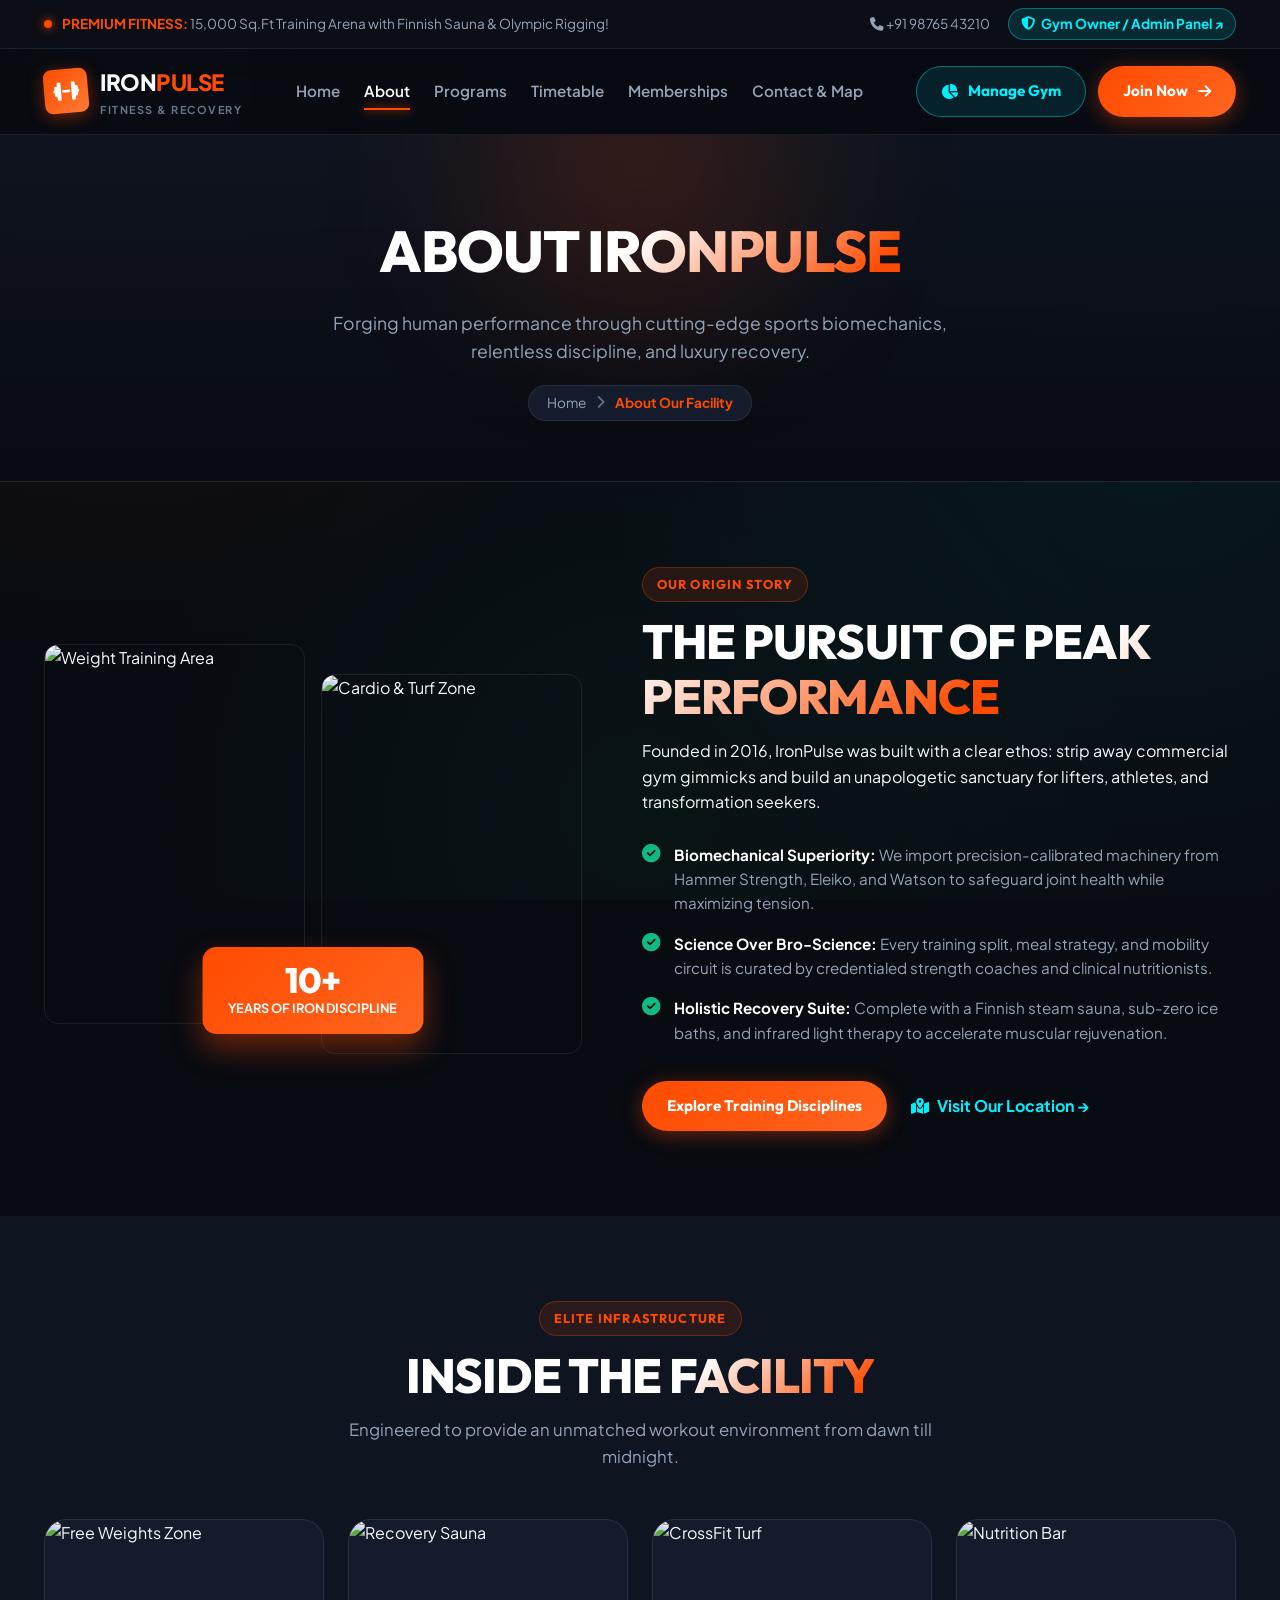
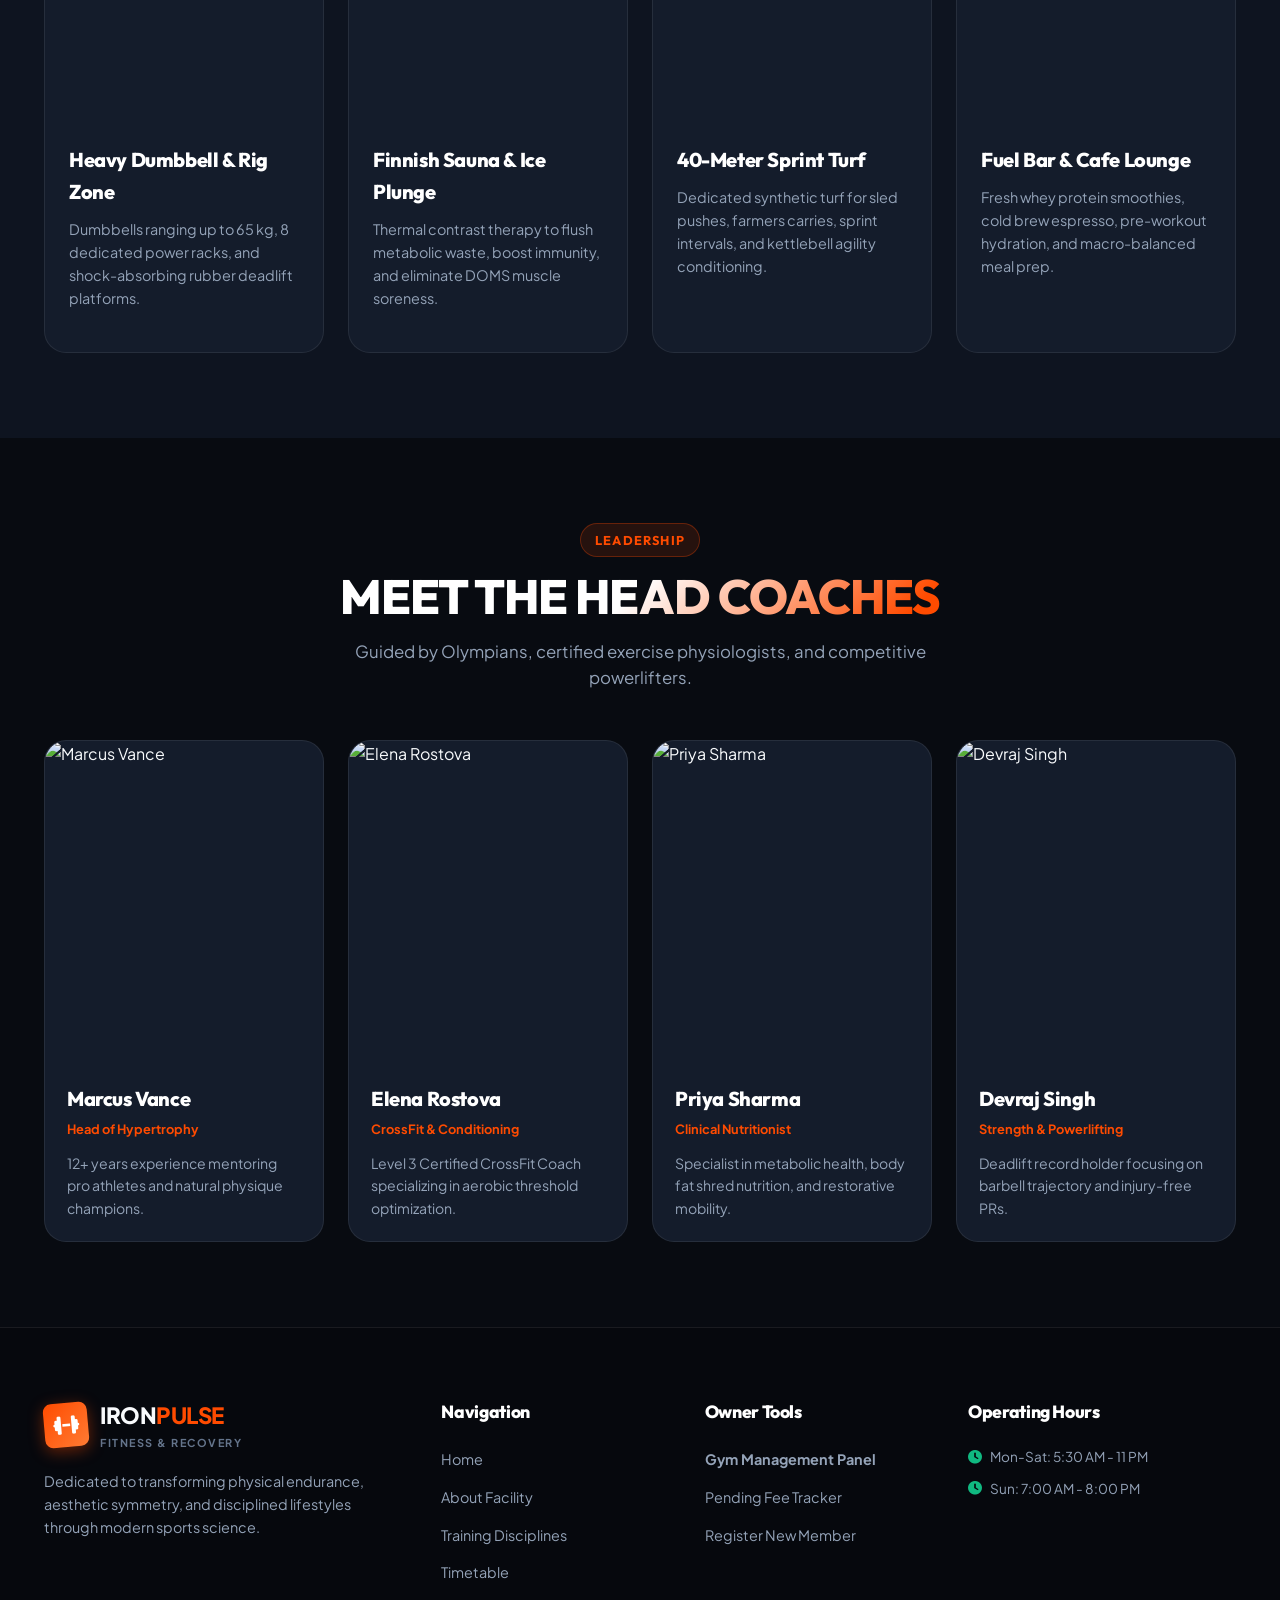
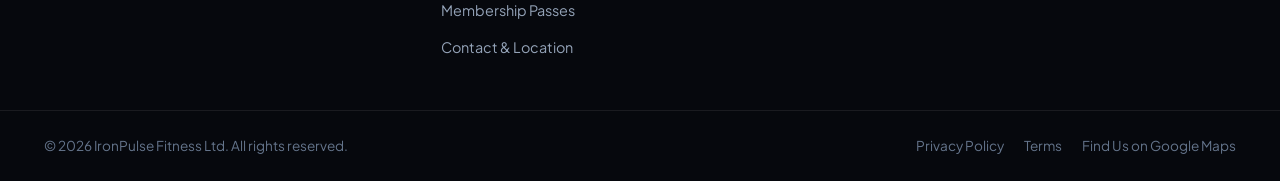
==== about.html @ c3f43a6c "Add multi-page structure (about, programs, schedule, pricing, contact with Google Map) and mobile-fr" ====
<!DOCTYPE html>
<html lang="en">
<head>
  <meta charset="UTF-8">
  <meta name="viewport" content="width=device-width, initial-scale=1.0">
  <title>About Us | IRONPULSE FITNESS</title>
  <meta name="description" content="Discover the story, mission, and world-class equipment behind IronPulse Fitness. 15,000 sq.ft of pure athletic training.">
  
  <!-- Fonts -->
  <link rel="preconnect" href="https://fonts.googleapis.com">
  <link rel="preconnect" href="https://fonts.gstatic.com" crossorigin>
  <link href="https://fonts.googleapis.com/css2?family=Outfit:wght@400;500;600;700;800;900&family=Plus+Jakarta+Sans:wght@300;400;500;600;700&display=swap" rel="stylesheet">
  
  <!-- FontAwesome Icons -->
  <link rel="stylesheet" href="https://cdnjs.cloudflare.com/ajax/libs/font-awesome/6.5.1/css/all.min.css">
  
  <!-- Custom Styles -->
  <link rel="stylesheet" href="css/style.css">
</head>
<body>

  <!-- Top Announcement Bar -->
  <div class="top-bar">
    <div class="container top-bar-content">
      <div class="top-announcement">
        <span class="pulse-dot"></span>
        <span><strong>PREMIUM FITNESS:</strong> 15,000 Sq.Ft Training Arena with Finnish Sauna & Olympic Rigging!</span>
      </div>
      <div class="top-actions">
        <a href="tel:+919876543210" class="top-link"><i class="fa-solid fa-phone"></i> +91 98765 43210</a>
        <a href="admin.html" class="portal-badge">
          <i class="fa-solid fa-shield-halved"></i> Gym Owner / Admin Panel ↗
        </a>
      </div>
    </div>
  </div>

  <!-- Navigation Bar -->
  <header class="navbar" id="navbar">
    <div class="container nav-container">
      <a href="index.html" class="brand-logo">
        <div class="logo-icon"><i class="fa-solid fa-dumbbell"></i></div>
        <div class="logo-text">
          <span class="brand-name">IRON<span>PULSE</span></span>
          <span class="brand-sub">FITNESS & RECOVERY</span>
        </div>
      </a>

      <nav class="nav-links" id="navLinks">
        <a href="index.html" class="nav-item">Home</a>
        <a href="about.html" class="nav-item active">About</a>
        <a href="programs.html" class="nav-item">Programs</a>
        <a href="schedule.html" class="nav-item">Timetable</a>
        <a href="pricing.html" class="nav-item">Memberships</a>
        <a href="contact.html" class="nav-item">Contact & Map</a>
      </nav>

      <div class="nav-actions">
        <a href="admin.html" class="btn btn-secondary-neon">
          <i class="fa-solid fa-chart-pie"></i> Manage Gym
        </a>
        <a href="pricing.html" class="btn btn-primary-glow">
          Join Now <i class="fa-solid fa-arrow-right"></i>
        </a>
        <button class="mobile-toggle" id="menuToggle" aria-label="Toggle navigation">
          <i class="fa-solid fa-bars"></i>
        </button>
      </div>
    </div>
  </header>

  <!-- Page Banner -->
  <section class="page-hero-banner">
    <div class="container">
      <h1 class="page-hero-title">ABOUT <span class="gradient-text">IRONPULSE</span></h1>
      <p class="page-hero-lead">Forging human performance through cutting-edge sports biomechanics, relentless discipline, and luxury recovery.</p>
      <div class="breadcrumb-nav">
        <a href="index.html">Home</a>
        <i class="fa-solid fa-chevron-right"></i>
        <span>About Our Facility</span>
      </div>
    </div>
  </section>

  <!-- Story & Vision -->
  <section class="section about-section">
    <div class="container about-container">
      <div class="about-gallery">
        <div class="about-img-box img-tall">
          <img src="https://images.unsplash.com/photo-1581009146145-b5ef050c2e1e?q=80&w=800&auto=format&fit=crop" alt="Weight Training Area">
        </div>
        <div class="about-img-box img-wide">
          <img src="https://images.unsplash.com/photo-1540497077202-7c8a3999166f?q=80&w=800&auto=format&fit=crop" alt="Cardio & Turf Zone">
        </div>
        <div class="experience-badge">
          <h3>10+</h3>
          <p>Years of Iron Discipline</p>
        </div>
      </div>

      <div class="about-content">
        <span class="section-tag">OUR ORIGIN STORY</span>
        <h2 class="section-title">THE PURSUIT OF <span class="gradient-text">PEAK PERFORMANCE</span></h2>
        <p class="section-lead">
          Founded in 2016, IronPulse was built with a clear ethos: strip away commercial gym gimmicks and build an unapologetic sanctuary for lifters, athletes, and transformation seekers.
        </p>

        <div class="about-checklist">
          <div class="check-item">
            <i class="fa-solid fa-circle-check"></i>
            <div>
              <strong>Biomechanical Superiority:</strong> We import precision-calibrated machinery from Hammer Strength, Eleiko, and Watson to safeguard joint health while maximizing tension.
            </div>
          </div>
          <div class="check-item">
            <i class="fa-solid fa-circle-check"></i>
            <div>
              <strong>Science Over Bro-Science:</strong> Every training split, meal strategy, and mobility circuit is curated by credentialed strength coaches and clinical nutritionists.
            </div>
          </div>
          <div class="check-item">
            <i class="fa-solid fa-circle-check"></i>
            <div>
              <strong>Holistic Recovery Suite:</strong> Complete with a Finnish steam sauna, sub-zero ice baths, and infrared light therapy to accelerate muscular rejuvenation.
            </div>
          </div>
        </div>

        <div class="about-action-row">
          <a href="programs.html" class="btn btn-primary-glow">Explore Training Disciplines</a>
          <a href="contact.html" class="link-admin-jump">
            <i class="fa-solid fa-map-location-dot"></i> Visit Our Location →
          </a>
        </div>
      </div>
    </div>
  </section>

  <!-- Facilities Grid -->
  <section class="section" style="background: var(--bg-surface);">
    <div class="container">
      <div class="section-header text-center">
        <span class="section-tag">ELITE INFRASTRUCTURE</span>
        <h2 class="section-title">INSIDE THE <span class="gradient-text">FACILITY</span></h2>
        <p class="section-sub">Engineered to provide an unmatched workout environment from dawn till midnight.</p>
      </div>

      <div class="programs-grid">
        <div class="program-card">
          <div class="program-img-wrap">
            <img src="https://images.unsplash.com/photo-1534438327276-14e5300c3a48?q=80&w=700&auto=format&fit=crop" alt="Free Weights Zone">
          </div>
          <div class="program-body">
            <h3>Heavy Dumbbell & Rig Zone</h3>
            <p>Dumbbells ranging up to 65 kg, 8 dedicated power racks, and shock-absorbing rubber deadlift platforms.</p>
          </div>
        </div>

        <div class="program-card">
          <div class="program-img-wrap">
            <img src="https://images.unsplash.com/photo-1518611012118-696072aa579a?q=80&w=700&auto=format&fit=crop" alt="Recovery Sauna">
          </div>
          <div class="program-body">
            <h3>Finnish Sauna & Ice Plunge</h3>
            <p>Thermal contrast therapy to flush metabolic waste, boost immunity, and eliminate DOMS muscle soreness.</p>
          </div>
        </div>

        <div class="program-card">
          <div class="program-img-wrap">
            <img src="https://images.unsplash.com/photo-1517838277536-f5f99be501cd?q=80&w=700&auto=format&fit=crop" alt="CrossFit Turf">
          </div>
          <div class="program-body">
            <h3>40-Meter Sprint Turf</h3>
            <p>Dedicated synthetic turf for sled pushes, farmers carries, sprint intervals, and kettlebell agility conditioning.</p>
          </div>
        </div>

        <div class="program-card">
          <div class="program-img-wrap">
            <img src="https://images.unsplash.com/photo-1549576490-b0b4831ef60a?q=80&w=700&auto=format&fit=crop" alt="Nutrition Bar">
          </div>
          <div class="program-body">
            <h3>Fuel Bar & Cafe Lounge</h3>
            <p>Fresh whey protein smoothies, cold brew espresso, pre-workout hydration, and macro-balanced meal prep.</p>
          </div>
        </div>
      </div>
    </div>
  </section>

  <!-- Coaches Showcase -->
  <section class="section trainers-section">
    <div class="container">
      <div class="section-header text-center">
        <span class="section-tag">LEADERSHIP</span>
        <h2 class="section-title">MEET THE <span class="gradient-text">HEAD COACHES</span></h2>
        <p class="section-sub">Guided by Olympians, certified exercise physiologists, and competitive powerlifters.</p>
      </div>

      <div class="trainers-grid">
        <div class="trainer-card">
          <div class="trainer-photo">
            <img src="https://images.unsplash.com/photo-1567013127542-490d757e51fc?q=80&w=700&auto=format&fit=crop" alt="Marcus Vance">
          </div>
          <div class="trainer-info">
            <h3 class="trainer-name">Marcus Vance</h3>
            <span class="trainer-spec">Head of Hypertrophy</span>
            <p class="trainer-desc">12+ years experience mentoring pro athletes and natural physique champions.</p>
          </div>
        </div>

        <div class="trainer-card">
          <div class="trainer-photo">
            <img src="https://images.unsplash.com/photo-1571019613454-1cb2f99b2d8b?q=80&w=700&auto=format&fit=crop" alt="Elena Rostova">
          </div>
          <div class="trainer-info">
            <h3 class="trainer-name">Elena Rostova</h3>
            <span class="trainer-spec">CrossFit & Conditioning</span>
            <p class="trainer-desc">Level 3 Certified CrossFit Coach specializing in aerobic threshold optimization.</p>
          </div>
        </div>

        <div class="trainer-card">
          <div class="trainer-photo">
            <img src="https://images.unsplash.com/photo-1534528741775-53994a69daeb?q=80&w=700&auto=format&fit=crop" alt="Priya Sharma">
          </div>
          <div class="trainer-info">
            <h3 class="trainer-name">Priya Sharma</h3>
            <span class="trainer-spec">Clinical Nutritionist</span>
            <p class="trainer-desc">Specialist in metabolic health, body fat shred nutrition, and restorative mobility.</p>
          </div>
        </div>

        <div class="trainer-card">
          <div class="trainer-photo">
            <img src="https://images.unsplash.com/photo-1541534741688-6078c6bfb5c5?q=80&w=700&auto=format&fit=crop" alt="Devraj Singh">
          </div>
          <div class="trainer-info">
            <h3 class="trainer-name">Devraj Singh</h3>
            <span class="trainer-spec">Strength & Powerlifting</span>
            <p class="trainer-desc">Deadlift record holder focusing on barbell trajectory and injury-free PRs.</p>
          </div>
        </div>
      </div>
    </div>
  </section>

  <!-- Footer -->
  <footer class="footer">
    <div class="container footer-content">
      <div class="footer-brand">
        <a href="index.html" class="brand-logo">
          <div class="logo-icon"><i class="fa-solid fa-dumbbell"></i></div>
          <div class="logo-text">
            <span class="brand-name">IRON<span>PULSE</span></span>
            <span class="brand-sub">FITNESS & RECOVERY</span>
          </div>
        </a>
        <p class="footer-bio">
          Dedicated to transforming physical endurance, aesthetic symmetry, and disciplined lifestyles through modern sports science.
        </p>
      </div>

      <div class="footer-links-col">
        <h4>Navigation</h4>
        <ul>
          <li><a href="index.html">Home</a></li>
          <li><a href="about.html">About Facility</a></li>
          <li><a href="programs.html">Training Disciplines</a></li>
          <li><a href="schedule.html">Timetable</a></li>
          <li><a href="pricing.html">Membership Passes</a></li>
          <li><a href="contact.html">Contact & Location</a></li>
        </ul>
      </div>

      <div class="footer-links-col">
        <h4>Owner Tools</h4>
        <ul>
          <li><a href="admin.html"><strong>Gym Management Panel</strong></a></li>
          <li><a href="admin.html?tab=unpaid">Pending Fee Tracker</a></li>
          <li><a href="admin.html?action=new">Register New Member</a></li>
        </ul>
      </div>

      <div class="footer-links-col">
        <h4>Operating Hours</h4>
        <p class="facility-pill"><i class="fa-solid fa-clock"></i> Mon-Sat: 5:30 AM - 11 PM</p>
        <p class="facility-pill"><i class="fa-solid fa-clock"></i> Sun: 7:00 AM - 8:00 PM</p>
      </div>
    </div>

    <div class="footer-bottom">
      <div class="container footer-bottom-inner">
        <p>&copy; 2026 IronPulse Fitness Ltd. All rights reserved.</p>
        <div class="legal-links">
          <a href="#">Privacy Policy</a>
          <a href="#">Terms</a>
          <a href="contact.html">Find Us on Google Maps</a>
        </div>
      </div>
    </div>
  </footer>

  <!-- Mobile Floating Bottom Bar -->
  <div class="mobile-bottom-bar">
    <div class="mobile-bottom-inner">
      <a href="tel:+919876543210" class="btn btn-secondary-neon mobile-bottom-btn">
        <i class="fa-solid fa-phone"></i> Call
      </a>
      <a href="contact.html" class="btn btn-outline-neon mobile-bottom-btn">
        <i class="fa-solid fa-map-location-dot"></i> Map
      </a>
      <a href="pricing.html" class="btn btn-primary-glow mobile-bottom-btn">
        <i class="fa-solid fa-bolt"></i> Join Now
      </a>
    </div>
  </div>

  <script src="js/app.js"></script>
</body>
</html>
---- css/style.css ----
/* ==========================================================================
   IRONPULSE FITNESS & WELLNESS CLUB - COMPLETE DESIGN SYSTEM (style.css)
   Ultra-Premium Multi-Page Dark Fitness Experience & Mobile-First Optimization
   ========================================================================== */

@import url('https://fonts.googleapis.com/css2?family=Outfit:wght@400;500;600;700;800;900&family=Plus+Jakarta+Sans:wght@300;400;500;600;700;800&display=swap');

:root {
  --bg-dark: #080B11;
  --bg-surface: #0E1420;
  --bg-card: #141C2B;
  --bg-card-hover: #1A2438;
  --bg-glass: rgba(14, 20, 32, 0.88);
  
  --primary: #FF4B00;
  --primary-hover: #FF6520;
  --primary-glow: rgba(255, 75, 0, 0.4);
  
  --secondary: #00F0FF;
  --secondary-glow: rgba(0, 240, 255, 0.3);
  
  --lime: #10B981;
  --lime-glow: rgba(16, 185, 129, 0.3);
  
  --warning: #F59E0B;
  --danger: #EF4444;
  
  --text-main: #F8FAFC;
  --text-muted: #94A3B8;
  --text-dim: #64748B;
  
  --border: rgba(255, 255, 255, 0.08);
  --border-light: rgba(255, 255, 255, 0.16);
  --border-primary: rgba(255, 75, 0, 0.45);
  
  --radius-sm: 8px;
  --radius-md: 14px;
  --radius-lg: 22px;
  --radius-full: 9999px;
  
  --shadow-card: 0 12px 36px -8px rgba(0, 0, 0, 0.6);
  --shadow-glow: 0 0 35px -5px var(--primary-glow);
  
  --transition: all 0.3s cubic-bezier(0.16, 1, 0.3, 1);
}

* {
  margin: 0;
  padding: 0;
  box-sizing: border-box;
}

html {
  scroll-behavior: smooth;
  font-size: 16px;
}

body {
  font-family: 'Plus Jakarta Sans', sans-serif;
  background-color: var(--bg-dark);
  color: var(--text-main);
  line-height: 1.6;
  overflow-x: hidden;
  background-image: 
    radial-gradient(circle at 10% 10%, rgba(255, 75, 0, 0.09) 0%, transparent 40%),
    radial-gradient(circle at 90% 45%, rgba(0, 240, 255, 0.06) 0%, transparent 45%),
    radial-gradient(circle at 50% 90%, rgba(16, 185, 129, 0.05) 0%, transparent 50%);
  background-attachment: fixed;
}

h1, h2, h3, h4, h5, h6 {
  font-family: 'Outfit', sans-serif;
  font-weight: 800;
  letter-spacing: -0.02em;
  color: #FFFFFF;
}

a {
  text-decoration: none;
  color: inherit;
  transition: var(--transition);
}

img {
  max-width: 100%;
  display: block;
}

.container {
  width: 100%;
  max-width: 1240px;
  margin: 0 auto;
  padding: 0 24px;
}

/* Utilities */
.gradient-text {
  background: linear-gradient(135deg, #FFFFFF 20%, var(--primary) 90%);
  -webkit-background-clip: text;
  -webkit-text-fill-color: transparent;
}

.section-tag {
  display: inline-block;
  padding: 6px 14px;
  border-radius: var(--radius-full);
  background: rgba(255, 75, 0, 0.12);
  color: var(--primary);
  font-family: 'Outfit', sans-serif;
  font-weight: 700;
  font-size: 0.8rem;
  letter-spacing: 1.2px;
  text-transform: uppercase;
  border: 1px solid rgba(255, 75, 0, 0.3);
  margin-bottom: 12px;
}

.section-title {
  font-size: clamp(2rem, 3.8vw, 3rem);
  text-transform: uppercase;
  margin-bottom: 14px;
  line-height: 1.15;
}

.section-sub {
  font-size: 1.05rem;
  color: var(--text-muted);
  max-width: 620px;
  margin: 0 auto 48px;
}

.text-center {
  text-align: center;
}

/* Buttons */
.btn {
  display: inline-flex;
  align-items: center;
  justify-content: center;
  gap: 10px;
  padding: 12px 24px;
  border-radius: var(--radius-full);
  font-family: 'Outfit', sans-serif;
  font-weight: 700;
  font-size: 0.95rem;
  cursor: pointer;
  transition: var(--transition);
  border: 1px solid transparent;
  white-space: nowrap;
}

.btn-lg {
  padding: 15px 32px;
  font-size: 1.05rem;
}

.btn-sm {
  padding: 8px 18px;
  font-size: 0.85rem;
}

.btn-block {
  width: 100%;
}

.btn-primary-glow {
  background: linear-gradient(135deg, var(--primary), #FF6520);
  color: #FFFFFF;
  box-shadow: 0 4px 20px var(--primary-glow);
}

.btn-primary-glow:hover {
  background: linear-gradient(135deg, #FF6520, #FF3300);
  transform: translateY(-2px);
  box-shadow: 0 8px 28px rgba(255, 75, 0, 0.6);
}

.btn-secondary-neon {
  background: rgba(0, 240, 255, 0.1);
  color: var(--secondary);
  border: 1px solid rgba(0, 240, 255, 0.4);
}

.btn-secondary-neon:hover {
  background: var(--secondary);
  color: #080B11;
  box-shadow: 0 0 25px var(--secondary-glow);
  transform: translateY(-2px);
}

.btn-glass {
  background: rgba(255, 255, 255, 0.06);
  color: #FFFFFF;
  border: 1px solid var(--border-light);
  backdrop-filter: blur(10px);
}

.btn-glass:hover {
  background: rgba(255, 255, 255, 0.12);
  border-color: #FFFFFF;
  transform: translateY(-2px);
}

.btn-outline-neon {
  background: transparent;
  color: var(--secondary);
  border: 1px solid var(--secondary);
}

.btn-outline-neon:hover {
  background: var(--secondary);
  color: #080B11;
}

/* ==========================================================================
   TOP BAR
   ========================================================================== */
.top-bar {
  background: #0B0E16;
  border-bottom: 1px solid var(--border);
  padding: 8px 0;
  font-size: 0.85rem;
}

.top-bar-content {
  display: flex;
  align-items: center;
  justify-content: space-between;
  flex-wrap: wrap;
  gap: 12px;
}

.top-announcement {
  display: flex;
  align-items: center;
  gap: 10px;
  color: var(--text-muted);
}

.top-announcement strong {
  color: var(--primary);
}

.pulse-dot {
  width: 8px;
  height: 8px;
  background: var(--primary);
  border-radius: 50%;
  box-shadow: 0 0 10px var(--primary);
  animation: pulse 1.8s infinite;
}

@keyframes pulse {
  0% { transform: scale(0.9); opacity: 0.8; }
  50% { transform: scale(1.4); opacity: 1; }
  100% { transform: scale(0.9); opacity: 0.8; }
}

.top-actions {
  display: flex;
  align-items: center;
  gap: 18px;
}

.top-link {
  color: var(--text-muted);
}

.top-link:hover {
  color: #FFFFFF;
}

.portal-badge {
  background: rgba(0, 240, 255, 0.12);
  color: var(--secondary);
  padding: 4px 12px;
  border-radius: var(--radius-full);
  font-weight: 700;
  border: 1px solid rgba(0, 240, 255, 0.35);
  display: inline-flex;
  align-items: center;
  gap: 6px;
}

.portal-badge:hover {
  background: var(--secondary);
  color: #080B11;
}

/* ==========================================================================
   NAVBAR (Multi-page Sticky)
   ========================================================================== */
.navbar {
  position: sticky;
  top: 0;
  left: 0;
  width: 100%;
  z-index: 1000;
  background: rgba(8, 11, 17, 0.94);
  backdrop-filter: blur(16px);
  -webkit-backdrop-filter: blur(16px);
  border-bottom: 1px solid var(--border);
  padding: 16px 0;
  transition: var(--transition);
}

.navbar.scrolled {
  padding: 12px 0;
  background: rgba(8, 11, 17, 0.98);
  box-shadow: 0 10px 30px rgba(0, 0, 0, 0.5);
}

.nav-container {
  display: flex;
  align-items: center;
  justify-content: space-between;
}

.brand-logo {
  display: flex;
  align-items: center;
  gap: 12px;
}

.logo-icon {
  width: 44px;
  height: 44px;
  background: linear-gradient(135deg, var(--primary), #FF7B33);
  border-radius: var(--radius-sm);
  display: flex;
  align-items: center;
  justify-content: center;
  font-size: 1.3rem;
  color: #FFFFFF;
  box-shadow: 0 4px 16px var(--primary-glow);
  transform: rotate(-5deg);
  transition: var(--transition);
}

.brand-logo:hover .logo-icon {
  transform: rotate(0deg) scale(1.08);
}

.logo-text {
  display: flex;
  flex-direction: column;
}

.brand-name {
  font-size: 1.4rem;
  font-weight: 900;
  letter-spacing: -0.5px;
}

.brand-name span {
  color: var(--primary);
}

.brand-sub {
  font-size: 0.68rem;
  letter-spacing: 1.5px;
  color: var(--text-dim);
  font-weight: 700;
}

.nav-links {
  display: flex;
  align-items: center;
  gap: 24px;
}

.nav-item {
  color: var(--text-muted);
  font-weight: 600;
  font-size: 0.95rem;
  position: relative;
  padding: 6px 0;
}

.nav-item:hover,
.nav-item.active {
  color: #FFFFFF;
}

.nav-item::after {
  content: '';
  position: absolute;
  bottom: 0;
  left: 0;
  width: 0;
  height: 2px;
  background: var(--primary);
  transition: var(--transition);
  box-shadow: 0 0 10px var(--primary);
}

.nav-item:hover::after,
.nav-item.active::after {
  width: 100%;
}

.nav-actions {
  display: flex;
  align-items: center;
  gap: 12px;
}

.mobile-toggle {
  display: none;
  background: rgba(255, 255, 255, 0.05);
  border: 1px solid var(--border-light);
  color: #FFFFFF;
  font-size: 1.25rem;
  padding: 8px 14px;
  border-radius: var(--radius-sm);
  cursor: pointer;
  transition: var(--transition);
}

.mobile-toggle:hover {
  background: var(--primary);
  border-color: var(--primary);
}

/* ==========================================================================
   PAGE HERO BANNER (For Subpages: About, Programs, Schedule, Pricing, Contact)
   ========================================================================== */
.page-hero-banner {
  position: relative;
  padding: 70px 0 60px;
  background: linear-gradient(180deg, rgba(14, 20, 32, 0.95) 0%, rgba(8, 11, 17, 1) 100%);
  border-bottom: 1px solid var(--border);
  overflow: hidden;
  text-align: center;
}

.page-hero-banner::before {
  content: '';
  position: absolute;
  top: -40%;
  left: 50%;
  transform: translateX(-50%);
  width: 600px;
  height: 350px;
  background: radial-gradient(circle, rgba(255, 75, 0, 0.2) 0%, transparent 70%);
  filter: blur(60px);
  pointer-events: none;
}

.page-hero-title {
  font-size: clamp(2.4rem, 4.5vw, 3.8rem);
  text-transform: uppercase;
  margin-bottom: 12px;
  position: relative;
  z-index: 2;
}

.page-hero-lead {
  font-size: 1.1rem;
  color: var(--text-muted);
  max-width: 650px;
  margin: 0 auto 20px;
  position: relative;
  z-index: 2;
}

.breadcrumb-nav {
  display: inline-flex;
  align-items: center;
  gap: 10px;
  background: var(--bg-card);
  padding: 6px 18px;
  border-radius: var(--radius-full);
  border: 1px solid var(--border);
  font-size: 0.85rem;
  color: var(--text-dim);
  position: relative;
  z-index: 2;
}

.breadcrumb-nav a {
  color: var(--text-muted);
}

.breadcrumb-nav a:hover {
  color: var(--primary);
}

.breadcrumb-nav span {
  color: var(--primary);
  font-weight: 700;
}

/* ==========================================================================
   HOME HERO SECTION
   ========================================================================== */
.hero-section {
  position: relative;
  min-height: calc(100vh - 120px);
  display: flex;
  align-items: center;
  padding: 70px 0 60px;
  overflow: hidden;
}

.hero-ambient-glow {
  position: absolute;
  top: 15%;
  right: 15%;
  width: 500px;
  height: 500px;
  background: radial-gradient(circle, rgba(255, 75, 0, 0.15) 0%, transparent 70%);
  filter: blur(80px);
  z-index: 1;
  pointer-events: none;
}

.hero-container {
  display: grid;
  grid-template-columns: 1.15fr 0.85fr;
  align-items: center;
  gap: 50px;
  position: relative;
  z-index: 2;
}

.hero-content {
  position: relative;
}

.hero-badge {
  display: inline-flex;
  align-items: center;
  gap: 8px;
  padding: 8px 18px;
  border-radius: var(--radius-full);
  background: rgba(255, 75, 0, 0.12);
  color: var(--primary);
  font-weight: 700;
  font-size: 0.85rem;
  border: 1px solid rgba(255, 75, 0, 0.35);
  margin-bottom: 24px;
}

.hero-title {
  font-size: clamp(2.6rem, 5vw, 4.3rem);
  line-height: 1.08;
  text-transform: uppercase;
  margin-bottom: 20px;
}

.hero-description {
  font-size: 1.15rem;
  color: var(--text-muted);
  line-height: 1.7;
  max-width: 540px;
  margin-bottom: 34px;
}

.hero-buttons {
  display: flex;
  align-items: center;
  gap: 16px;
  flex-wrap: wrap;
  margin-bottom: 48px;
}

.hero-stats-grid {
  display: grid;
  grid-template-columns: repeat(4, 1fr);
  gap: 18px;
  padding-top: 32px;
  border-top: 1px solid var(--border);
}

.hero-stat-card {
  text-align: left;
}

.stat-num {
  font-size: 2.1rem;
  font-weight: 900;
  color: #FFFFFF;
  margin-bottom: 4px;
  background: linear-gradient(135deg, #FFFFFF, #E2E8F0);
  -webkit-background-clip: text;
  -webkit-text-fill-color: transparent;
}

.stat-label {
  font-size: 0.8rem;
  color: var(--text-dim);
  font-weight: 700;
  text-transform: uppercase;
  letter-spacing: 0.5px;
}

/* Hero Visual & Floating Badges */
.hero-visual {
  position: relative;
  display: flex;
  justify-content: center;
}

.hero-card-stack {
  position: relative;
  width: 100%;
  max-width: 440px;
}

.hero-main-card {
  position: relative;
  border-radius: var(--radius-lg);
  overflow: visible;
}

.hero-image-box {
  position: relative;
  width: 100%;
  height: 520px;
  border-radius: var(--radius-lg);
  overflow: hidden;
  border: 1px solid var(--border-light);
  box-shadow: var(--shadow-card), 0 0 35px rgba(255, 75, 0, 0.2);
}

.hero-img {
  width: 100%;
  height: 100%;
  object-fit: cover;
}

.img-gradient-scrim {
  position: absolute;
  bottom: 0;
  left: 0;
  width: 100%;
  height: 40%;
  background: linear-gradient(to top, rgba(8, 11, 17, 0.95), transparent);
}

.floating-badge {
  position: absolute;
  background: var(--bg-glass);
  backdrop-filter: blur(14px);
  -webkit-backdrop-filter: blur(14px);
  border: 1px solid var(--border-light);
  border-radius: var(--radius-md);
  padding: 12px 18px;
  display: flex;
  align-items: center;
  gap: 12px;
  box-shadow: 0 16px 32px rgba(0, 0, 0, 0.6);
  z-index: 5;
  animation: float 4s ease-in-out infinite;
}

.badge-heart {
  top: 30px;
  left: -28px;
}

.badge-calories {
  top: 150px;
  right: -25px;
  animation-delay: -2s;
}

@keyframes float {
  0%, 100% { transform: translateY(0); }
  50% { transform: translateY(-10px); }
}

.floating-badge .icon-wrap {
  width: 40px;
  height: 40px;
  border-radius: 50%;
  display: flex;
  align-items: center;
  justify-content: center;
  font-size: 1.1rem;
}

.badge-heart .icon-wrap {
  background: rgba(239, 68, 68, 0.15);
  color: var(--danger);
}

.badge-calories .icon-wrap {
  background: rgba(255, 75, 0, 0.15);
  color: var(--primary);
}

.badge-title {
  display: block;
  font-size: 0.72rem;
  color: var(--text-dim);
  text-transform: uppercase;
  font-weight: 700;
}

.badge-val {
  display: block;
  font-size: 1.05rem;
  font-weight: 800;
  color: #FFFFFF;
}

.floating-card-coach {
  position: absolute;
  bottom: -20px;
  left: 10px;
  right: 10px;
  background: var(--bg-glass);
  backdrop-filter: blur(16px);
  border: 1px solid var(--border-light);
  border-radius: var(--radius-md);
  padding: 14px 18px;
  display: flex;
  align-items: center;
  gap: 14px;
  box-shadow: 0 20px 40px rgba(0, 0, 0, 0.7);
  z-index: 5;
}

.coach-avatar {
  width: 46px;
  height: 46px;
  border-radius: 50%;
  object-fit: cover;
  border: 2px solid var(--primary);
}

.coach-name {
  font-size: 0.95rem;
  color: #FFFFFF;
  margin-bottom: 2px;
}

.coach-role {
  font-size: 0.75rem;
  color: var(--text-muted);
}

.status-live-pill {
  margin-left: auto;
  font-size: 0.72rem;
  font-weight: 700;
  color: var(--lime);
  background: rgba(16, 185, 129, 0.12);
  padding: 4px 10px;
  border-radius: var(--radius-full);
  display: flex;
  align-items: center;
  gap: 6px;
}

.live-dot {
  width: 6px;
  height: 6px;
  background: var(--lime);
  border-radius: 50%;
  box-shadow: 0 0 8px var(--lime);
}

/* ==========================================================================
   FEATURES BAR
   ========================================================================== */
.features-bar {
  background: var(--bg-surface);
  border-top: 1px solid var(--border);
  border-bottom: 1px solid var(--border);
  padding: 34px 0;
}

.features-grid {
  display: grid;
  grid-template-columns: repeat(4, 1fr);
  gap: 28px;
}

.feature-item {
  display: flex;
  align-items: flex-start;
  gap: 16px;
}

.feature-icon {
  width: 48px;
  height: 48px;
  border-radius: var(--radius-sm);
  background: rgba(255, 75, 0, 0.1);
  color: var(--primary);
  display: flex;
  align-items: center;
  justify-content: center;
  font-size: 1.3rem;
  flex-shrink: 0;
  border: 1px solid rgba(255, 75, 0, 0.25);
}

.feature-item h4 {
  font-size: 1rem;
  margin-bottom: 4px;
}

.feature-item p {
  font-size: 0.85rem;
  color: var(--text-muted);
}

/* ==========================================================================
   SECTIONS GENERAL
   ========================================================================== */
.section {
  padding: 85px 0;
  position: relative;
}

/* About Section */
.about-container {
  display: grid;
  grid-template-columns: 0.95fr 1.05fr;
  align-items: center;
  gap: 60px;
}

.about-gallery {
  position: relative;
  display: grid;
  grid-template-columns: 1fr 1fr;
  gap: 16px;
}

.about-img-box {
  border-radius: var(--radius-md);
  overflow: hidden;
  border: 1px solid var(--border);
}

.about-img-box img {
  width: 100%;
  height: 100%;
  object-fit: cover;
  transition: transform 0.5s ease;
}

.about-img-box:hover img {
  transform: scale(1.05);
}

.img-tall {
  height: 380px;
}

.img-wide {
  height: 380px;
  margin-top: 30px;
}

.experience-badge {
  position: absolute;
  bottom: 20px;
  left: 50%;
  transform: translateX(-50%);
  background: linear-gradient(135deg, var(--primary), #FF6520);
  padding: 16px 26px;
  border-radius: var(--radius-md);
  text-align: center;
  box-shadow: 0 14px 30px var(--primary-glow);
  z-index: 4;
}

.experience-badge h3 {
  font-size: 2.2rem;
  line-height: 1;
}

.experience-badge p {
  font-size: 0.8rem;
  font-weight: 700;
  text-transform: uppercase;
}

.about-checklist {
  margin: 28px 0 36px;
  display: flex;
  flex-direction: column;
  gap: 16px;
}

.check-item {
  display: flex;
  align-items: flex-start;
  gap: 14px;
  font-size: 0.95rem;
  color: var(--text-muted);
}

.check-item i {
  color: var(--lime);
  font-size: 1.15rem;
  margin-top: 2px;
}

.check-item strong {
  color: #FFFFFF;
}

.about-action-row {
  display: flex;
  align-items: center;
  gap: 24px;
}

.link-admin-jump {
  color: var(--secondary);
  font-weight: 700;
  display: inline-flex;
  align-items: center;
  gap: 8px;
}

.link-admin-jump:hover {
  text-decoration: underline;
}

/* ==========================================================================
   PROGRAMS
   ========================================================================== */
.programs-grid {
  display: grid;
  grid-template-columns: repeat(4, 1fr);
  gap: 24px;
}

.program-card {
  background: var(--bg-card);
  border-radius: var(--radius-lg);
  overflow: hidden;
  border: 1px solid var(--border);
  transition: var(--transition);
  display: flex;
  flex-direction: column;
}

.program-card:hover {
  transform: translateY(-8px);
  border-color: var(--border-light);
  box-shadow: var(--shadow-card);
}

.featured-program {
  border-color: var(--border-primary);
  box-shadow: 0 0 30px rgba(255, 75, 0, 0.15);
}

.program-img-wrap {
  position: relative;
  height: 200px;
  overflow: hidden;
}

.program-img-wrap img {
  width: 100%;
  height: 100%;
  object-fit: cover;
  transition: transform 0.6s ease;
}

.program-card:hover .program-img-wrap img {
  transform: scale(1.08);
}

.program-badge {
  position: absolute;
  top: 14px;
  right: 14px;
  padding: 4px 12px;
  border-radius: var(--radius-full);
  background: rgba(8, 11, 17, 0.8);
  font-size: 0.72rem;
  font-weight: 800;
  color: #FFFFFF;
  border: 1px solid var(--border-light);
}

.badge-hot {
  background: var(--primary);
  border: none;
}

.program-body {
  padding: 24px;
  display: flex;
  flex-direction: column;
  flex-grow: 1;
}

.program-body h3 {
  font-size: 1.25rem;
  margin-bottom: 10px;
}

.program-body p {
  font-size: 0.9rem;
  color: var(--text-muted);
  line-height: 1.6;
  margin-bottom: 18px;
}

.program-bullets {
  list-style: none;
  margin-bottom: 24px;
  display: flex;
  flex-direction: column;
  gap: 8px;
}

.program-bullets li {
  font-size: 0.85rem;
  color: var(--text-dim);
  display: flex;
  align-items: center;
  gap: 8px;
}

.program-bullets li i {
  color: var(--primary);
  font-size: 0.75rem;
}

.btn-program {
  margin-top: auto;
  background: rgba(255, 255, 255, 0.05);
  color: #FFFFFF;
  padding: 10px 18px;
  border-radius: var(--radius-full);
  font-weight: 700;
  font-size: 0.9rem;
  display: flex;
  align-items: center;
  justify-content: center;
  gap: 8px;
  border: 1px solid var(--border);
}

.btn-program:hover {
  background: var(--primary);
  border-color: var(--primary);
}

/* ==========================================================================
   SCHEDULE TIMETABLE
   ========================================================================== */
.schedule-tabs {
  display: flex;
  align-items: center;
  justify-content: center;
  gap: 12px;
  flex-wrap: wrap;
  margin-bottom: 36px;
}

.tab-btn {
  background: var(--bg-card);
  border: 1px solid var(--border);
  color: var(--text-muted);
  padding: 12px 26px;
  border-radius: var(--radius-full);
  font-family: 'Outfit', sans-serif;
  font-weight: 700;
  font-size: 0.95rem;
  cursor: pointer;
  transition: var(--transition);
}

.tab-btn:hover {
  color: #FFFFFF;
  border-color: var(--border-light);
}

.tab-btn.active {
  background: var(--primary);
  color: #FFFFFF;
  border-color: var(--primary);
  box-shadow: 0 4px 18px var(--primary-glow);
}

.schedule-grid {
  display: flex;
  flex-direction: column;
  gap: 14px;
}

.schedule-card {
  background: var(--bg-card);
  border: 1px solid var(--border);
  border-radius: var(--radius-md);
  padding: 18px 26px;
  display: flex;
  align-items: center;
  justify-content: space-between;
  gap: 20px;
  transition: var(--transition);
}

.schedule-card:hover {
  border-color: rgba(255, 75, 0, 0.4);
  transform: translateX(4px);
  background: var(--bg-card-hover);
}

.schedule-time {
  display: flex;
  align-items: center;
  gap: 10px;
  font-weight: 700;
  color: var(--primary);
  font-size: 0.95rem;
  min-width: 190px;
}

.schedule-info {
  flex-grow: 1;
}

.schedule-title {
  font-size: 1.15rem;
  margin-bottom: 4px;
}

.schedule-coach {
  font-size: 0.85rem;
  color: var(--text-muted);
}

.schedule-coach strong {
  color: #FFFFFF;
}

.schedule-room {
  font-size: 0.8rem;
  color: var(--text-dim);
  display: inline-block;
  margin-left: 14px;
}

.schedule-action {
  display: flex;
  align-items: center;
  gap: 16px;
}

.level-tag {
  background: rgba(255, 255, 255, 0.06);
  padding: 4px 12px;
  border-radius: var(--radius-full);
  font-size: 0.75rem;
  color: var(--text-muted);
  font-weight: 600;
}

/* ==========================================================================
   BMI CALCULATOR
   ========================================================================== */
.calc-wrapper {
  display: grid;
  grid-template-columns: 1fr 1fr;
  align-items: center;
  gap: 60px;
  background: var(--bg-surface);
  border-radius: var(--radius-lg);
  padding: 60px;
  border: 1px solid var(--border);
}

.bmi-scale-legend {
  margin-top: 28px;
  display: flex;
  flex-direction: column;
  gap: 10px;
}

.legend-item {
  display: flex;
  align-items: center;
  gap: 10px;
  font-size: 0.85rem;
  color: var(--text-muted);
}

.legend-color {
  width: 14px;
  height: 14px;
  border-radius: 4px;
}

.legend-color.under { background: #38BDF8; }
.legend-color.normal { background: var(--lime); }
.legend-color.over { background: var(--warning); }
.legend-color.obese { background: var(--danger); }

.calc-card {
  background: var(--bg-card);
  border: 1px solid var(--border-light);
  border-radius: var(--radius-lg);
  padding: 36px;
  box-shadow: var(--shadow-card);
}

.form-row-2 {
  display: grid;
  grid-template-columns: 1fr 1fr;
  gap: 18px;
}

.input-group {
  margin-bottom: 20px;
}

.input-group label {
  display: block;
  font-size: 0.85rem;
  font-weight: 700;
  color: var(--text-muted);
  margin-bottom: 8px;
}

.form-control {
  width: 100%;
  padding: 13px 18px;
  background: #0B0F18;
  border: 1px solid var(--border-light);
  border-radius: var(--radius-sm);
  color: #FFFFFF;
  font-family: inherit;
  font-size: 0.95rem;
  transition: var(--transition);
}

.form-control:focus {
  outline: none;
  border-color: var(--primary);
  box-shadow: 0 0 0 3px rgba(255, 75, 0, 0.2);
}

.bmi-result-card {
  margin-top: 26px;
  padding: 22px;
  background: #0B0F18;
  border-radius: var(--radius-md);
  border: 1px solid var(--border-primary);
}

.bmi-score-header {
  display: flex;
  align-items: center;
  justify-content: space-between;
  margin-bottom: 16px;
}

.result-label {
  font-size: 0.72rem;
  color: var(--text-dim);
  font-weight: 800;
  letter-spacing: 1px;
}

.bmi-score-number {
  font-size: 2.4rem;
  color: #FFFFFF;
}

.bmi-badge-pill {
  padding: 6px 16px;
  border-radius: var(--radius-full);
  font-size: 0.8rem;
  font-weight: 800;
  letter-spacing: 0.5px;
}

.badge-under { background: rgba(56, 189, 248, 0.15); color: #38BDF8; }
.badge-normal { background: rgba(16, 185, 129, 0.15); color: var(--lime); }
.badge-over { background: rgba(245, 158, 11, 0.15); color: var(--warning); }
.badge-obese { background: rgba(239, 68, 68, 0.15); color: var(--danger); }

.bmi-bar-track {
  width: 100%;
  height: 8px;
  background: #1A2438;
  border-radius: var(--radius-full);
  overflow: hidden;
  margin-bottom: 16px;
}

.bmi-bar-fill {
  height: 100%;
  background: linear-gradient(90deg, #38BDF8, var(--lime), var(--warning), var(--danger));
  border-radius: var(--radius-full);
  transition: width 0.8s ease;
}

.bmi-recommendation {
  font-size: 0.88rem;
  color: var(--text-muted);
  line-height: 1.6;
  margin-bottom: 18px;
}

/* ==========================================================================
   PRICING
   ========================================================================== */
.pricing-grid {
  display: grid;
  grid-template-columns: repeat(3, 1fr);
  gap: 30px;
  align-items: center;
}

.price-card {
  background: var(--bg-card);
  border-radius: var(--radius-lg);
  border: 1px solid var(--border);
  padding: 38px;
  transition: var(--transition);
  position: relative;
  display: flex;
  flex-direction: column;
}

.price-card:hover {
  transform: translateY(-8px);
  border-color: var(--border-light);
  box-shadow: var(--shadow-card);
}

.featured-tier {
  background: linear-gradient(180deg, #182236 0%, #121A2A 100%);
  border: 2px solid var(--primary);
  box-shadow: 0 0 35px rgba(255, 75, 0, 0.25);
  transform: scale(1.04);
}

.featured-tier:hover {
  transform: scale(1.04) translateY(-8px);
}

.popular-ribbon {
  position: absolute;
  top: -14px;
  left: 50%;
  transform: translateX(-50%);
  background: var(--primary);
  color: #FFFFFF;
  padding: 5px 18px;
  border-radius: var(--radius-full);
  font-size: 0.75rem;
  font-weight: 800;
  letter-spacing: 1px;
}

.plan-type {
  font-size: 0.75rem;
  font-weight: 800;
  color: var(--text-dim);
  letter-spacing: 1.2px;
}

.plan-name {
  font-size: 1.6rem;
  margin: 6px 0 14px;
}

.price-figure {
  display: flex;
  align-items: baseline;
  gap: 4px;
  margin-bottom: 8px;
}

.currency {
  font-size: 1.4rem;
  color: var(--primary);
  font-weight: 800;
}

.amount {
  font-size: 3rem;
  font-weight: 900;
  line-height: 1;
}

.period {
  font-size: 0.95rem;
  color: var(--text-dim);
}

.price-tagline {
  font-size: 0.85rem;
  color: var(--text-muted);
  margin-bottom: 24px;
}

.price-features {
  list-style: none;
  margin: 24px 0 32px;
  display: flex;
  flex-direction: column;
  gap: 14px;
}

.price-features li {
  font-size: 0.92rem;
  color: var(--text-muted);
  display: flex;
  align-items: center;
  gap: 12px;
}

.price-features li i.fa-check {
  color: var(--lime);
}

.price-features li.disabled {
  opacity: 0.45;
}

.price-features li.disabled i {
  color: var(--danger);
}

.price-footer {
  margin-top: auto;
}

/* ==========================================================================
   TRAINERS
   ========================================================================== */
.trainers-grid {
  display: grid;
  grid-template-columns: repeat(4, 1fr);
  gap: 24px;
}

.trainer-card {
  background: var(--bg-card);
  border-radius: var(--radius-lg);
  overflow: hidden;
  border: 1px solid var(--border);
  transition: var(--transition);
}

.trainer-card:hover {
  transform: translateY(-8px);
  border-color: var(--border-light);
}

.trainer-photo {
  position: relative;
  height: 320px;
  overflow: hidden;
}

.trainer-photo img {
  width: 100%;
  height: 100%;
  object-fit: cover;
  transition: transform 0.6s ease;
}

.trainer-card:hover .trainer-photo img {
  transform: scale(1.08);
}

.trainer-socials {
  position: absolute;
  bottom: 14px;
  left: 14px;
  display: flex;
  gap: 8px;
}

.trainer-socials a {
  width: 36px;
  height: 36px;
  border-radius: 50%;
  background: rgba(8, 11, 17, 0.85);
  color: #FFFFFF;
  display: flex;
  align-items: center;
  justify-content: center;
  backdrop-filter: blur(8px);
}

.trainer-socials a:hover {
  background: var(--primary);
}

.trainer-info {
  padding: 22px;
}

.trainer-name {
  font-size: 1.25rem;
  margin-bottom: 4px;
}

.trainer-spec {
  display: block;
  font-size: 0.8rem;
  color: var(--primary);
  font-weight: 700;
  margin-bottom: 12px;
}

.trainer-desc {
  font-size: 0.88rem;
  color: var(--text-muted);
}

/* ==========================================================================
   ADMIN TEASER BANNER
   ========================================================================== */
.admin-teaser-section {
  padding: 40px 0;
}

.admin-teaser-card {
  background: linear-gradient(135deg, #101726 0%, #152238 100%);
  border: 1px solid rgba(0, 240, 255, 0.35);
  border-radius: var(--radius-lg);
  padding: 42px 48px;
  display: flex;
  align-items: center;
  justify-content: space-between;
  gap: 36px;
  box-shadow: 0 16px 40px rgba(0, 0, 0, 0.5), 0 0 35px rgba(0, 240, 255, 0.1);
}

.teaser-left {
  display: flex;
  align-items: center;
  gap: 24px;
}

.teaser-icon {
  width: 72px;
  height: 72px;
  border-radius: var(--radius-md);
  background: rgba(0, 240, 255, 0.15);
  color: var(--secondary);
  display: flex;
  align-items: center;
  justify-content: center;
  font-size: 2rem;
  flex-shrink: 0;
  border: 1px solid rgba(0, 240, 255, 0.35);
}

.teaser-subtitle {
  font-size: 0.78rem;
  color: var(--secondary);
  font-weight: 800;
  letter-spacing: 1.5px;
}

.teaser-title {
  font-size: 1.8rem;
  margin: 4px 0 8px;
}

.teaser-text {
  font-size: 0.95rem;
  color: var(--text-muted);
  max-width: 650px;
}

/* ==========================================================================
   GOOGLE MAPS CONTAINER & CONTACT SECTION
   ========================================================================== */
.contact-container {
  display: grid;
  grid-template-columns: 1fr 1fr;
  gap: 40px;
  margin-bottom: 40px;
}

.contact-info-card {
  background: var(--bg-card);
  border: 1px solid var(--border);
  border-radius: var(--radius-lg);
  padding: 38px;
}

.contact-details {
  margin-top: 30px;
  display: flex;
  flex-direction: column;
  gap: 22px;
}

.contact-line {
  display: flex;
  align-items: flex-start;
  gap: 16px;
}

.contact-line i {
  color: var(--primary);
  font-size: 1.25rem;
  margin-top: 3px;
  width: 24px;
  text-align: center;
}

.contact-line strong {
  display: block;
  font-size: 0.92rem;
  color: #FFFFFF;
  margin-bottom: 2px;
}

.contact-line p, .contact-line a {
  font-size: 0.9rem;
  color: var(--text-muted);
}

.contact-line a:hover {
  color: var(--primary);
}

.contact-form-card {
  background: var(--bg-card);
  border: 1px solid var(--border-light);
  border-radius: var(--radius-lg);
  padding: 38px;
  box-shadow: var(--shadow-card);
}

.form-heading {
  font-size: 1.5rem;
  margin-bottom: 4px;
}

.form-sub {
  font-size: 0.88rem;
  color: var(--text-muted);
  margin-bottom: 24px;
}

/* Google Map Wrapper */
.map-section {
  padding-bottom: 80px;
}

.map-wrapper {
  position: relative;
  width: 100%;
  border-radius: var(--radius-lg);
  overflow: hidden;
  border: 1px solid var(--border-light);
  box-shadow: var(--shadow-card);
  background: #0B0E17;
}

.map-iframe {
  width: 100%;
  height: 440px;
  border: 0;
  display: block;
  filter: invert(90%) hue-rotate(180deg) contrast(90%);
  transition: filter 0.3s ease;
}

.map-wrapper:hover .map-iframe {
  filter: invert(85%) hue-rotate(180deg) contrast(95%);
}

.map-overlay-badge {
  position: absolute;
  top: 20px;
  left: 20px;
  background: var(--bg-glass);
  backdrop-filter: blur(14px);
  border: 1px solid var(--border-light);
  border-radius: var(--radius-md);
  padding: 14px 20px;
  display: flex;
  align-items: center;
  gap: 14px;
  box-shadow: 0 10px 25px rgba(0, 0, 0, 0.6);
  z-index: 10;
}

.map-badge-icon {
  width: 42px;
  height: 42px;
  border-radius: 50%;
  background: var(--primary);
  color: #FFFFFF;
  display: flex;
  align-items: center;
  justify-content: center;
  font-size: 1.2rem;
}

.map-overlay-badge h4 {
  font-size: 0.95rem;
  margin-bottom: 2px;
}

.map-overlay-badge p {
  font-size: 0.78rem;
  color: var(--text-muted);
}

.map-directions-btn {
  margin-left: 12px;
  padding: 6px 14px;
  font-size: 0.8rem;
}

/* ==========================================================================
   FOOTER
   ========================================================================== */
.footer {
  background: #06080D;
  border-top: 1px solid var(--border);
  padding-top: 70px;
}

.footer-content {
  display: grid;
  grid-template-columns: 1.6fr 1fr 1fr 1.2fr;
  gap: 40px;
  padding-bottom: 50px;
}

.footer-bio {
  font-size: 0.9rem;
  color: var(--text-muted);
  margin: 18px 0 24px;
  line-height: 1.6;
}

.footer-social-links {
  display: flex;
  gap: 10px;
}

.footer-social-links a {
  width: 38px;
  height: 38px;
  border-radius: 50%;
  background: var(--bg-surface);
  color: #FFFFFF;
  display: flex;
  align-items: center;
  justify-content: center;
  border: 1px solid var(--border);
}

.footer-social-links a:hover {
  background: var(--primary);
  border-color: var(--primary);
}

.footer-links-col h4 {
  font-size: 1.1rem;
  margin-bottom: 20px;
}

.footer-links-col ul {
  list-style: none;
  display: flex;
  flex-direction: column;
  gap: 12px;
}

.footer-links-col ul li a {
  font-size: 0.9rem;
  color: var(--text-muted);
}

.footer-links-col ul li a:hover {
  color: var(--primary);
}

.facility-pill {
  font-size: 0.85rem;
  color: var(--text-muted);
  margin-bottom: 10px;
  display: flex;
  align-items: center;
  gap: 8px;
}

.facility-pill i {
  color: var(--lime);
}

.footer-bottom {
  border-top: 1px solid var(--border);
  padding: 24px 0;
  font-size: 0.85rem;
  color: var(--text-dim);
}

.footer-bottom-inner {
  display: flex;
  align-items: center;
  justify-content: space-between;
  flex-wrap: wrap;
  gap: 14px;
}

.legal-links {
  display: flex;
  gap: 20px;
}

.legal-links a:hover {
  color: #FFFFFF;
}

/* ==========================================================================
   MOBILE FLOATING BOTTOM ACTION BAR
   ========================================================================== */
.mobile-bottom-bar {
  display: none;
  position: fixed;
  bottom: 0;
  left: 0;
  right: 0;
  background: rgba(8, 11, 17, 0.98);
  backdrop-filter: blur(16px);
  border-top: 1px solid var(--border);
  padding: 10px 16px;
  z-index: 1500;
  box-shadow: 0 -4px 20px rgba(0, 0, 0, 0.5);
}

.mobile-bottom-inner {
  display: flex;
  align-items: center;
  justify-content: space-around;
  gap: 10px;
}

.mobile-bottom-btn {
  flex: 1;
  text-align: center;
  padding: 9px 12px;
  border-radius: var(--radius-sm);
  font-size: 0.82rem;
  font-weight: 700;
  display: flex;
  align-items: center;
  justify-content: center;
  gap: 6px;
}

/* ==========================================================================
   MODAL & TOAST
   ========================================================================== */
.modal-overlay {
  position: fixed;
  top: 0;
  left: 0;
  width: 100%;
  height: 100%;
  background: rgba(0, 0, 0, 0.85);
  backdrop-filter: blur(10px);
  display: none;
  align-items: center;
  justify-content: center;
  z-index: 2000;
  padding: 20px;
}

.modal-overlay.active {
  display: flex;
}

.modal-container {
  background: var(--bg-card);
  border: 1px solid var(--border-light);
  border-radius: var(--radius-lg);
  padding: 38px;
  width: 100%;
  max-width: 540px;
  position: relative;
  box-shadow: 0 25px 60px rgba(0, 0, 0, 0.8);
  animation: modalFadeIn 0.3s ease;
}

@keyframes modalFadeIn {
  from { opacity: 0; transform: scale(0.95); }
  to { opacity: 1; transform: scale(1); }
}

.modal-close {
  position: absolute;
  top: 20px;
  right: 20px;
  background: transparent;
  border: none;
  color: var(--text-muted);
  font-size: 1.8rem;
  cursor: pointer;
}

.modal-header {
  text-align: center;
  margin-bottom: 26px;
}

.badge-icon {
  width: 52px;
  height: 52px;
  border-radius: 50%;
  background: rgba(255, 75, 0, 0.15);
  color: var(--primary);
  display: flex;
  align-items: center;
  justify-content: center;
  font-size: 1.5rem;
  margin: 0 auto 14px;
}

.toast-container {
  position: fixed;
  bottom: 24px;
  right: 24px;
  z-index: 3000;
  display: flex;
  flex-direction: column;
  gap: 12px;
}

.public-toast {
  background: var(--bg-card);
  border: 1px solid var(--border-light);
  border-radius: var(--radius-md);
  padding: 16px 20px;
  box-shadow: 0 16px 36px rgba(0, 0, 0, 0.6);
  display: flex;
  align-items: center;
  gap: 16px;
  color: #FFFFFF;
  max-width: 380px;
  animation: slideIn 0.3s ease;
}

@keyframes slideIn {
  from { transform: translateX(50px); opacity: 0; }
  to { transform: translateX(0); opacity: 1; }
}

.toast-success {
  border-left: 4px solid var(--lime);
}

.toast-close {
  background: transparent;
  border: none;
  color: var(--text-dim);
  font-size: 1.2rem;
  cursor: pointer;
  margin-left: auto;
}

/* ==========================================================================
   RESPONSIVENESS & MOBILE-FIRST OPTIMIZATION
   ========================================================================== */
@media (max-width: 1024px) {
  .hero-container,
  .about-container,
  .calc-wrapper,
  .contact-container {
    grid-template-columns: 1fr;
    gap: 40px;
  }
  
  .programs-grid,
  .trainers-grid {
    grid-template-columns: repeat(2, 1fr);
  }
  
  .pricing-grid {
    grid-template-columns: 1fr;
    max-width: 500px;
    margin: 0 auto;
  }
  
  .featured-tier {
    transform: none;
  }
  
  .featured-tier:hover {
    transform: translateY(-8px);
  }
  
  .features-grid {
    grid-template-columns: repeat(2, 1fr);
  }
  
  .footer-content {
    grid-template-columns: 1fr 1fr;
  }
  
  .admin-teaser-card {
    flex-direction: column;
    text-align: center;
  }
  
  .teaser-left {
    flex-direction: column;
    text-align: center;
  }
}

@media (max-width: 768px) {
  /* Mobile Navigation Slide Down */
  .nav-links {
    display: none;
    position: absolute;
    top: 100%;
    left: 0;
    width: 100%;
    background: #0B0E17;
    flex-direction: column;
    padding: 24px;
    gap: 16px;
    border-bottom: 2px solid var(--primary);
    box-shadow: 0 15px 30px rgba(0, 0, 0, 0.8);
  }
  
  .nav-links.open {
    display: flex;
  }
  
  .nav-item {
    font-size: 1.1rem;
    padding: 8px 0;
  }
  
  .mobile-toggle {
    display: block;
  }
  
  .nav-actions .btn {
    display: none; /* Shown in drawer or mobile bottom bar */
  }
  
  .top-bar-content {
    flex-direction: column;
    text-align: center;
  }
  
  .top-actions {
    justify-content: center;
    width: 100%;
  }

  .hero-section {
    padding: 40px 0;
  }
  
  .hero-title {
    font-size: 2.2rem;
  }

  .hero-stats-grid {
    grid-template-columns: repeat(2, 1fr);
  }
  
  .programs-grid,
  .trainers-grid,
  .features-grid {
    grid-template-columns: 1fr;
  }
  
  .calc-wrapper {
    padding: 24px;
  }
  
  .form-row-2 {
    grid-template-columns: 1fr;
  }
  
  .footer-content {
    grid-template-columns: 1fr;
  }
  
  .map-iframe {
    height: 320px;
  }
  
  .map-overlay-badge {
    position: static;
    margin: 12px;
  }
  
  /* Mobile Floating Bottom Bar */
  .mobile-bottom-bar {
    display: block;
  }
  
  body {
    padding-bottom: 70px; /* Space for bottom bar */
  }
}
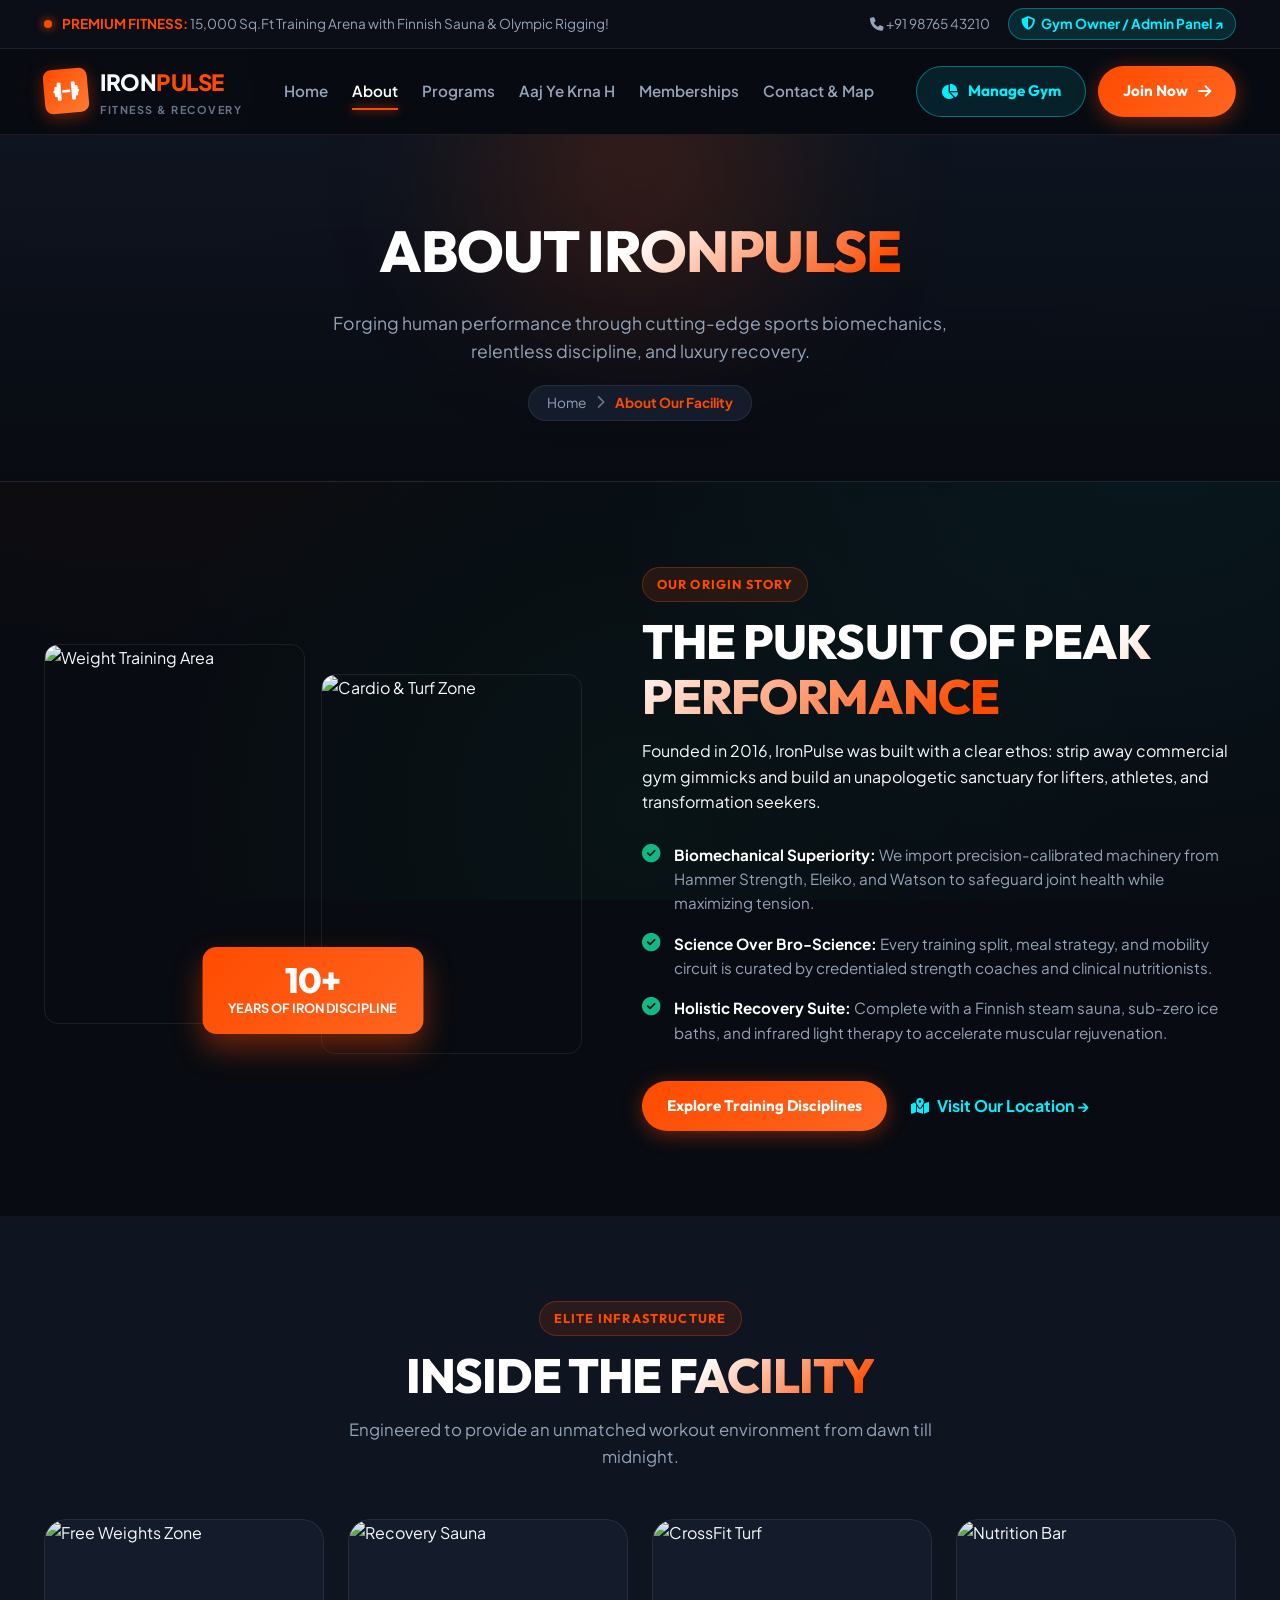
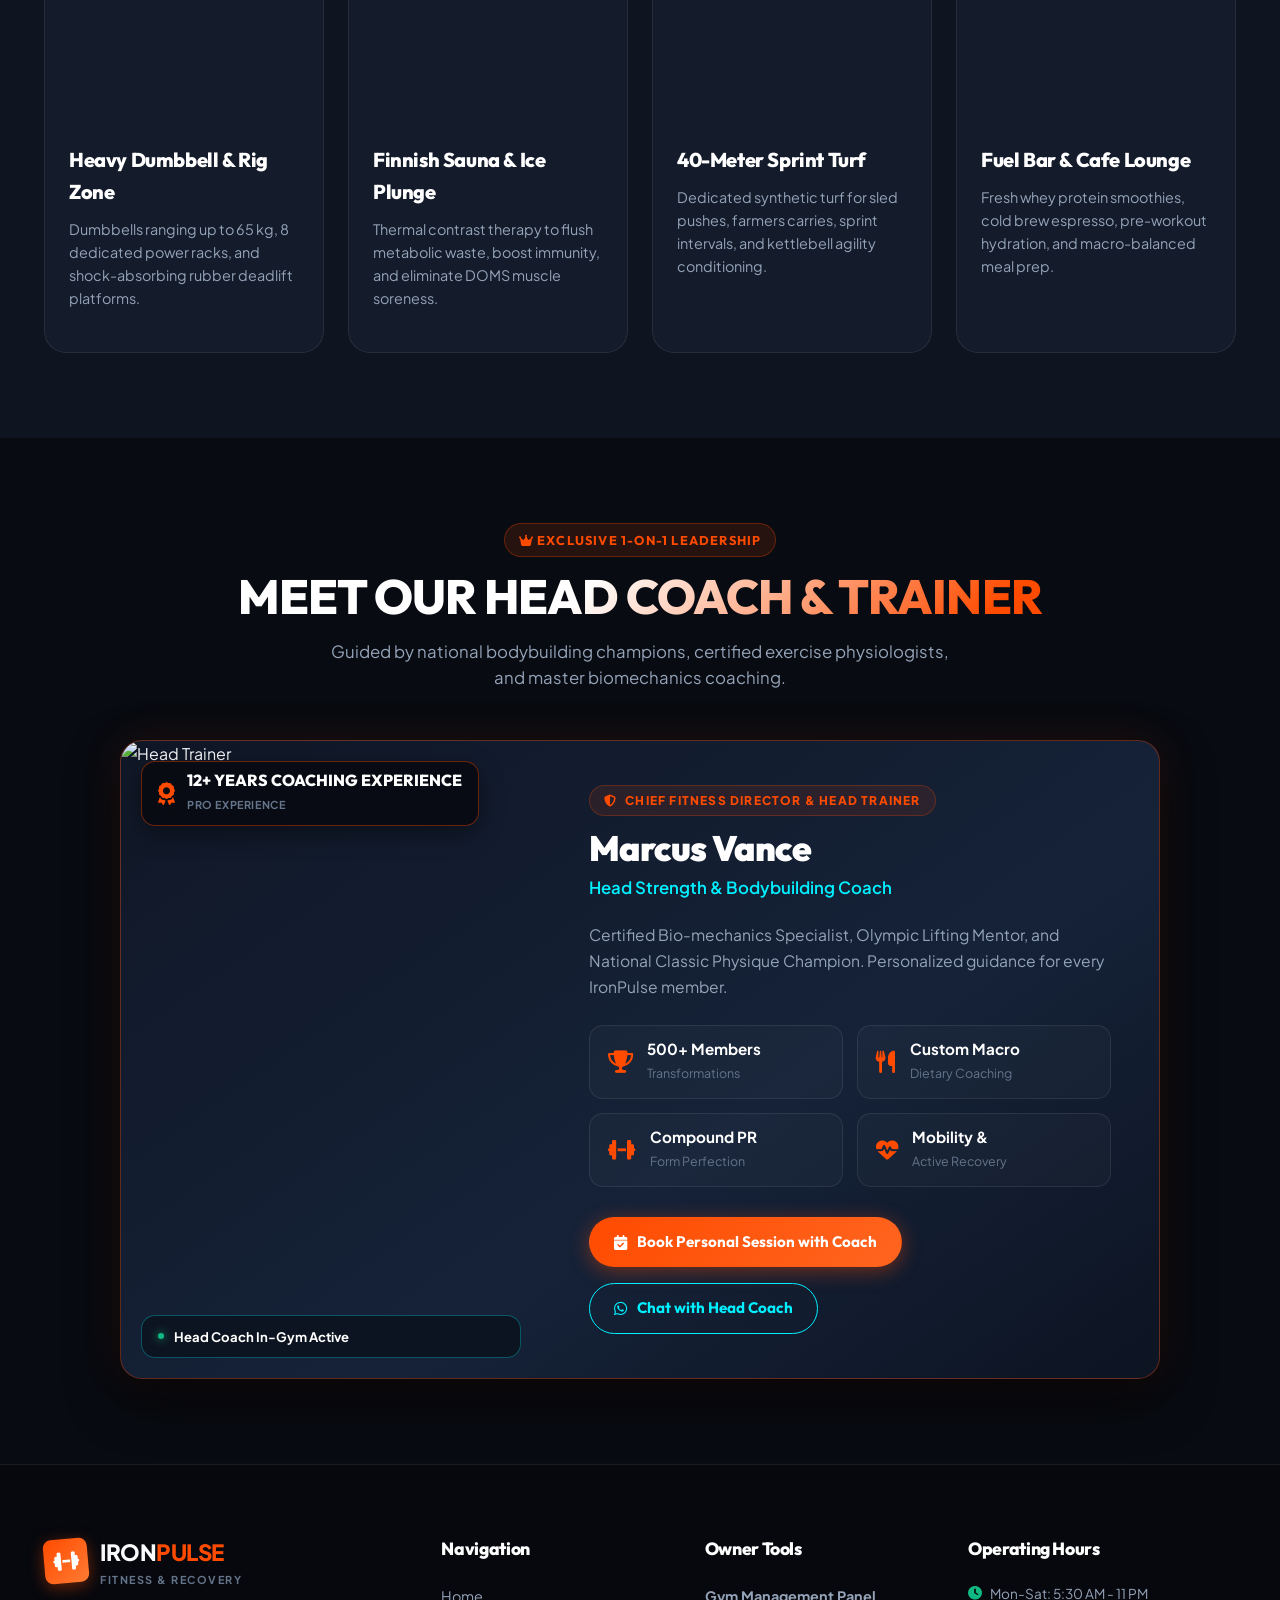
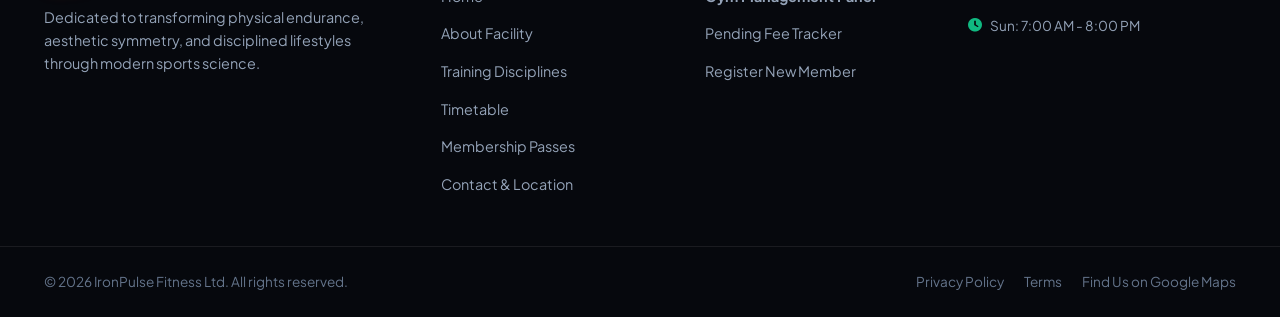
==== commit d99132fb: "feat: Live Website CMS Customizer, dedicated Invoices Hub, Single Trainer showcase, Aadhaar KYC, and" ====
--- a/about.html
+++ b/about.html
@@ -50,7 +50,7 @@
         <a href="index.html" class="nav-item">Home</a>
         <a href="about.html" class="nav-item active">About</a>
         <a href="programs.html" class="nav-item">Programs</a>
-        <a href="schedule.html" class="nav-item">Timetable</a>
+        <a href="schedule.html" class="nav-item">Aaj Ye Krna H</a>
         <a href="pricing.html" class="nav-item">Memberships</a>
         <a href="contact.html" class="nav-item">Contact & Map</a>
       </nav>
@@ -189,57 +189,79 @@
     </div>
   </section>
 
-  <!-- Coaches Showcase -->
-  <section class="section trainers-section">
+  <!-- Head Coach Showcase (Single Master Coach) -->
+  <section class="section trainers-section" id="trainers">
     <div class="container">
       <div class="section-header text-center">
-        <span class="section-tag">LEADERSHIP</span>
-        <h2 class="section-title">MEET THE <span class="gradient-text">HEAD COACHES</span></h2>
-        <p class="section-sub">Guided by Olympians, certified exercise physiologists, and competitive powerlifters.</p>
-      </div>
-
-      <div class="trainers-grid">
-        <div class="trainer-card">
-          <div class="trainer-photo">
-            <img src="https://images.unsplash.com/photo-1567013127542-490d757e51fc?q=80&w=700&auto=format&fit=crop" alt="Marcus Vance">
-          </div>
-          <div class="trainer-info">
-            <h3 class="trainer-name">Marcus Vance</h3>
-            <span class="trainer-spec">Head of Hypertrophy</span>
-            <p class="trainer-desc">12+ years experience mentoring pro athletes and natural physique champions.</p>
-          </div>
-        </div>
-
-        <div class="trainer-card">
-          <div class="trainer-photo">
-            <img src="https://images.unsplash.com/photo-1571019613454-1cb2f99b2d8b?q=80&w=700&auto=format&fit=crop" alt="Elena Rostova">
-          </div>
-          <div class="trainer-info">
-            <h3 class="trainer-name">Elena Rostova</h3>
-            <span class="trainer-spec">CrossFit & Conditioning</span>
-            <p class="trainer-desc">Level 3 Certified CrossFit Coach specializing in aerobic threshold optimization.</p>
-          </div>
-        </div>
-
-        <div class="trainer-card">
-          <div class="trainer-photo">
-            <img src="https://images.unsplash.com/photo-1534528741775-53994a69daeb?q=80&w=700&auto=format&fit=crop" alt="Priya Sharma">
-          </div>
-          <div class="trainer-info">
-            <h3 class="trainer-name">Priya Sharma</h3>
-            <span class="trainer-spec">Clinical Nutritionist</span>
-            <p class="trainer-desc">Specialist in metabolic health, body fat shred nutrition, and restorative mobility.</p>
-          </div>
-        </div>
-
-        <div class="trainer-card">
-          <div class="trainer-photo">
-            <img src="https://images.unsplash.com/photo-1541534741688-6078c6bfb5c5?q=80&w=700&auto=format&fit=crop" alt="Devraj Singh">
-          </div>
-          <div class="trainer-info">
-            <h3 class="trainer-name">Devraj Singh</h3>
-            <span class="trainer-spec">Strength & Powerlifting</span>
-            <p class="trainer-desc">Deadlift record holder focusing on barbell trajectory and injury-free PRs.</p>
+        <span class="section-tag"><i class="fa-solid fa-crown"></i> EXCLUSIVE 1-ON-1 LEADERSHIP</span>
+        <h2 class="section-title">MEET OUR <span class="gradient-text">HEAD COACH & TRAINER</span></h2>
+        <p class="section-sub">Guided by national bodybuilding champions, certified exercise physiologists, and master biomechanics coaching.</p>
+      </div>
+
+      <div class="single-trainer-showcase" id="singleTrainerCard">
+        <div class="single-trainer-image-wrap">
+          <img id="liveTrainerPhoto" src="https://images.unsplash.com/photo-1567013127542-490d757e51fc?q=80&w=800&auto=format&fit=crop" alt="Head Trainer" class="single-trainer-img">
+          <div class="single-trainer-badge-exp">
+            <i class="fa-solid fa-award"></i>
+            <div>
+              <span class="badge-num" id="liveTrainerExp">12+ YEARS</span>
+              <span class="badge-lbl">PRO EXPERIENCE</span>
+            </div>
+          </div>
+          <div class="single-trainer-badge-specialty">
+            <span class="live-dot"></span> Head Coach In-Gym Active
+          </div>
+        </div>
+
+        <div class="single-trainer-content">
+          <div class="single-trainer-header">
+            <span class="coach-tag"><i class="fa-solid fa-shield-halved"></i> CHIEF FITNESS DIRECTOR & HEAD TRAINER</span>
+            <h3 class="single-trainer-title" id="liveTrainerName">Coach Marcus Vance</h3>
+            <p class="single-trainer-role" id="liveTrainerRole">Head of Hypertrophy & Powerlifting Mechanics</p>
+          </div>
+
+          <p class="single-trainer-bio" id="liveTrainerBio">
+            12+ years experience preparing pro athletes and classic physique champions. Specialist in hypertrophy biomechanics, custom macro nutrition, and safe spine loading protocols.
+          </p>
+
+          <div class="trainer-highlights-grid">
+            <div class="highlight-item">
+              <i class="fa-solid fa-trophy"></i>
+              <div>
+                <strong>500+ Members</strong>
+                <span>Transformations</span>
+              </div>
+            </div>
+            <div class="highlight-item">
+              <i class="fa-solid fa-utensils"></i>
+              <div>
+                <strong>Custom Macro</strong>
+                <span>Dietary Coaching</span>
+              </div>
+            </div>
+            <div class="highlight-item">
+              <i class="fa-solid fa-dumbbell"></i>
+              <div>
+                <strong>Compound PR</strong>
+                <span>Form Perfection</span>
+              </div>
+            </div>
+            <div class="highlight-item">
+              <i class="fa-solid fa-heart-pulse"></i>
+              <div>
+                <strong>Mobility &</strong>
+                <span>Active Recovery</span>
+              </div>
+            </div>
+          </div>
+
+          <div class="single-trainer-actions">
+            <a href="pricing.html" class="btn btn-primary-glow">
+              <i class="fa-solid fa-calendar-check"></i> Book Personal Session with Coach
+            </a>
+            <a id="liveTrainerWaLink" href="https://wa.me/919876543210?text=Hello%20Coach,%20I%20want%20to%20train%20with%20you" target="_blank" class="btn btn-outline-neon">
+              <i class="fa-brands fa-whatsapp"></i> Chat with Head Coach
+            </a>
           </div>
         </div>
       </div>
@@ -317,6 +339,7 @@
     </div>
   </div>
 
+  <script src="js/cms.js"></script>
   <script src="js/app.js"></script>
 </body>
 </html>
--- a/css/style.css
+++ b/css/style.css
@@ -2113,3 +2113,211 @@
     padding-bottom: 70px; /* Space for bottom bar */
   }
 }
+
+/* ==========================================================================
+   SINGLE HEAD TRAINER HERO SPOTLIGHT CARD
+   ========================================================================== */
+.single-trainer-showcase {
+  max-width: 1040px;
+  margin: 0 auto;
+  background: linear-gradient(145deg, #101726 0%, #152238 60%, #0d1422 100%);
+  border: 1px solid rgba(255, 75, 0, 0.35);
+  border-radius: var(--radius-lg);
+  box-shadow: 0 20px 50px rgba(0, 0, 0, 0.6), 0 0 40px rgba(255, 75, 0, 0.12);
+  display: grid;
+  grid-template-columns: 420px 1fr;
+  overflow: hidden;
+  position: relative;
+  transition: var(--transition);
+}
+
+.single-trainer-showcase:hover {
+  border-color: var(--primary);
+  box-shadow: 0 25px 60px rgba(0, 0, 0, 0.7), 0 0 50px rgba(255, 75, 0, 0.22);
+}
+
+.single-trainer-image-wrap {
+  position: relative;
+  min-height: 480px;
+  overflow: hidden;
+}
+
+.single-trainer-img {
+  width: 100%;
+  height: 100%;
+  object-fit: cover;
+  object-position: center top;
+  transition: transform 0.8s cubic-bezier(0.16, 1, 0.3, 1);
+}
+
+.single-trainer-showcase:hover .single-trainer-img {
+  transform: scale(1.05);
+}
+
+.single-trainer-badge-exp {
+  position: absolute;
+  top: 20px;
+  left: 20px;
+  background: rgba(8, 11, 17, 0.9);
+  backdrop-filter: blur(12px);
+  border: 1px solid rgba(255, 75, 0, 0.4);
+  padding: 10px 16px;
+  border-radius: var(--radius-md);
+  display: flex;
+  align-items: center;
+  gap: 12px;
+  box-shadow: 0 8px 24px rgba(0, 0, 0, 0.4);
+  z-index: 2;
+}
+
+.single-trainer-badge-exp i {
+  color: var(--primary);
+  font-size: 1.4rem;
+}
+
+.single-trainer-badge-exp .badge-num {
+  font-family: 'Outfit', sans-serif;
+  font-size: 1rem;
+  font-weight: 800;
+  color: #fff;
+  display: block;
+  line-height: 1.1;
+}
+
+.single-trainer-badge-exp .badge-lbl {
+  font-size: 0.68rem;
+  color: var(--text-dim);
+  text-transform: uppercase;
+  letter-spacing: 0.6px;
+  font-weight: 700;
+}
+
+.single-trainer-badge-specialty {
+  position: absolute;
+  bottom: 20px;
+  left: 20px;
+  right: 20px;
+  background: rgba(14, 20, 32, 0.92);
+  backdrop-filter: blur(12px);
+  border: 1px solid rgba(0, 240, 255, 0.3);
+  padding: 10px 16px;
+  border-radius: var(--radius-md);
+  font-size: 0.82rem;
+  font-weight: 700;
+  color: #fff;
+  display: flex;
+  align-items: center;
+  gap: 10px;
+  z-index: 2;
+}
+
+.single-trainer-content {
+  padding: 44px 48px;
+  display: flex;
+  flex-direction: column;
+  justify-content: center;
+}
+
+.single-trainer-header {
+  margin-bottom: 20px;
+}
+
+.coach-tag {
+  display: inline-flex;
+  align-items: center;
+  gap: 8px;
+  font-size: 0.75rem;
+  font-weight: 800;
+  letter-spacing: 1.2px;
+  color: var(--primary);
+  background: rgba(255, 75, 0, 0.1);
+  border: 1px solid rgba(255, 75, 0, 0.25);
+  padding: 5px 14px;
+  border-radius: var(--radius-full);
+  margin-bottom: 12px;
+  text-transform: uppercase;
+}
+
+.single-trainer-title {
+  font-size: 2.2rem;
+  font-weight: 900;
+  color: #fff;
+  line-height: 1.15;
+  margin-bottom: 6px;
+}
+
+.single-trainer-role {
+  font-size: 1.05rem;
+  color: var(--secondary);
+  font-weight: 600;
+}
+
+.single-trainer-bio {
+  font-size: 0.98rem;
+  line-height: 1.65;
+  color: var(--text-muted);
+  margin-bottom: 26px;
+}
+
+.trainer-highlights-grid {
+  display: grid;
+  grid-template-columns: repeat(2, 1fr);
+  gap: 14px;
+  margin-bottom: 30px;
+}
+
+.highlight-item {
+  display: flex;
+  align-items: center;
+  gap: 14px;
+  background: rgba(255, 255, 255, 0.025);
+  border: 1px solid var(--border);
+  padding: 14px 18px;
+  border-radius: var(--radius-md);
+  transition: var(--transition);
+}
+
+.highlight-item:hover {
+  background: rgba(255, 255, 255, 0.05);
+  border-color: rgba(255, 75, 0, 0.3);
+}
+
+.highlight-item i {
+  font-size: 1.4rem;
+  color: var(--primary);
+  flex-shrink: 0;
+}
+
+.highlight-item strong {
+  display: block;
+  font-size: 0.95rem;
+  color: #fff;
+  line-height: 1.2;
+}
+
+.highlight-item span {
+  font-size: 0.78rem;
+  color: var(--text-dim);
+}
+
+.single-trainer-actions {
+  display: flex;
+  align-items: center;
+  gap: 16px;
+  flex-wrap: wrap;
+}
+
+@media (max-width: 900px) {
+  .single-trainer-showcase {
+    grid-template-columns: 1fr;
+  }
+  .single-trainer-image-wrap {
+    min-height: 360px;
+  }
+  .single-trainer-content {
+    padding: 30px 24px;
+  }
+  .trainer-highlights-grid {
+    grid-template-columns: 1fr;
+  }
+}
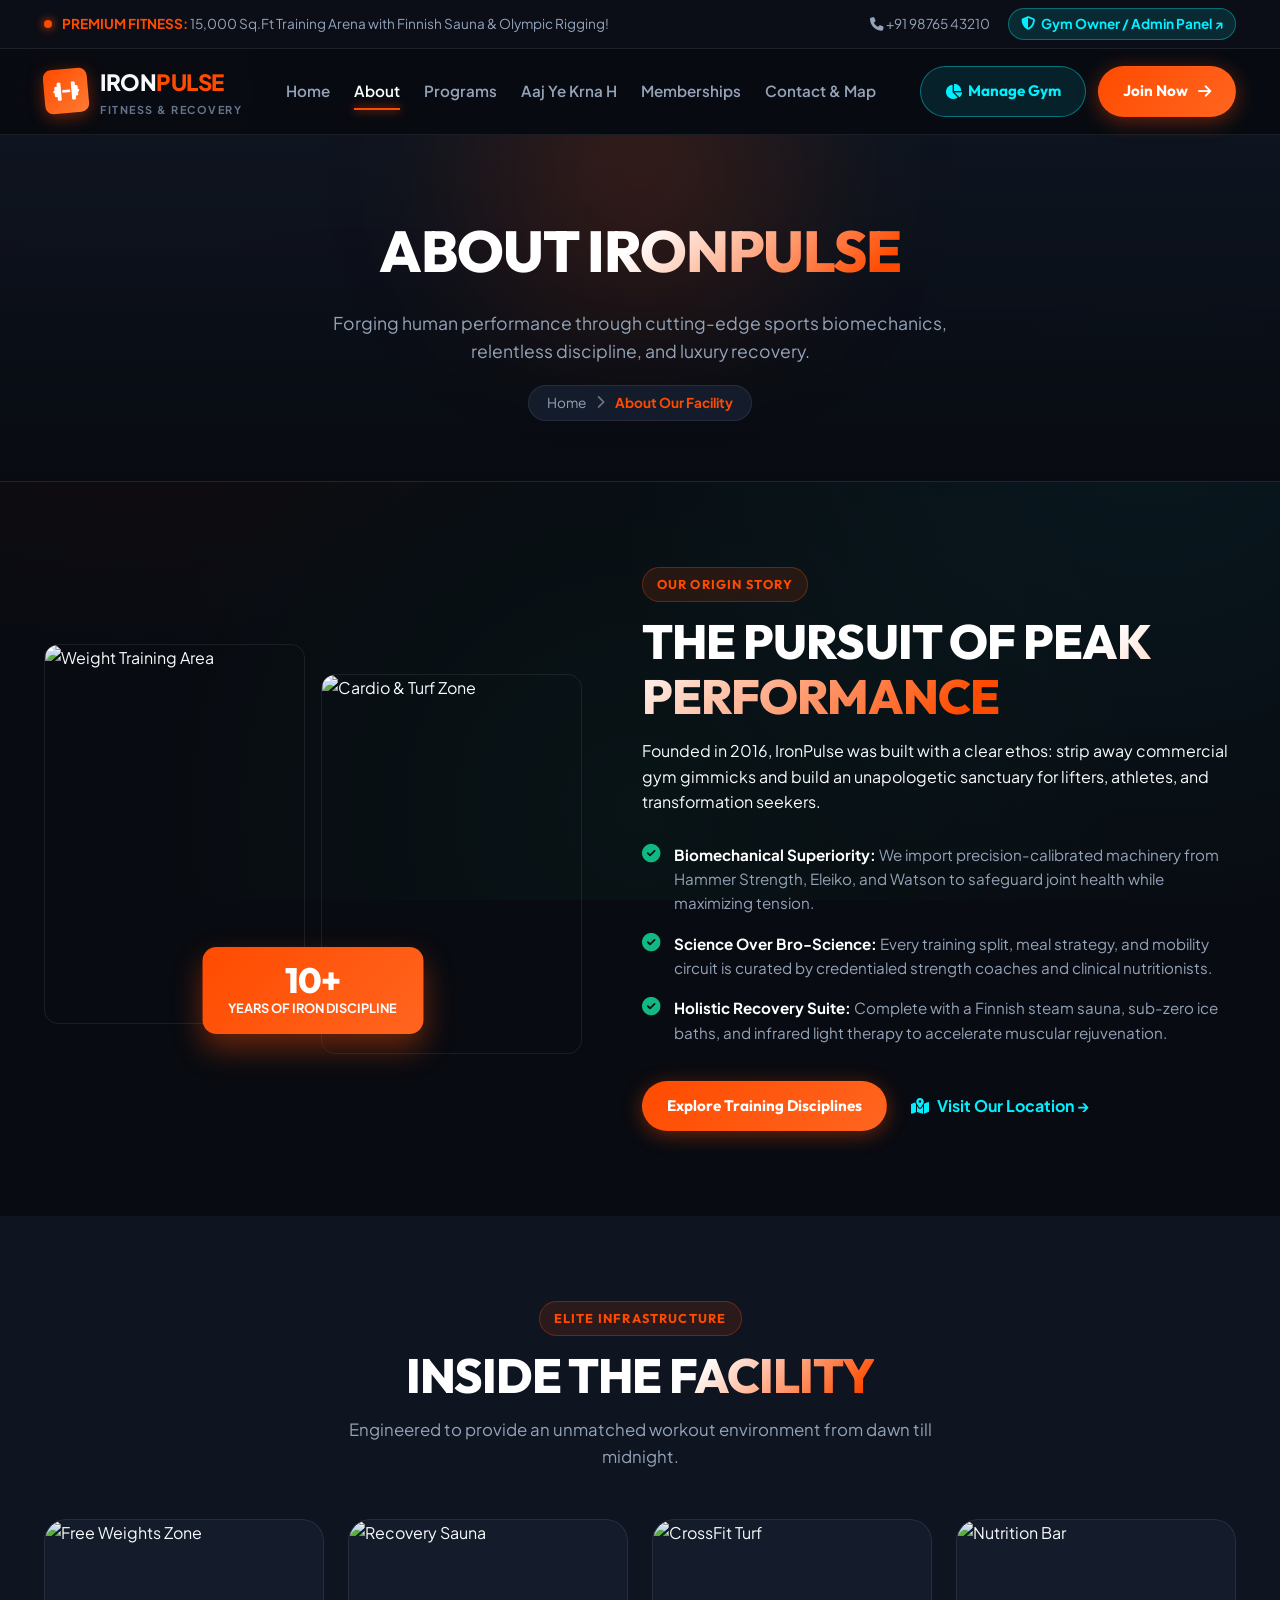
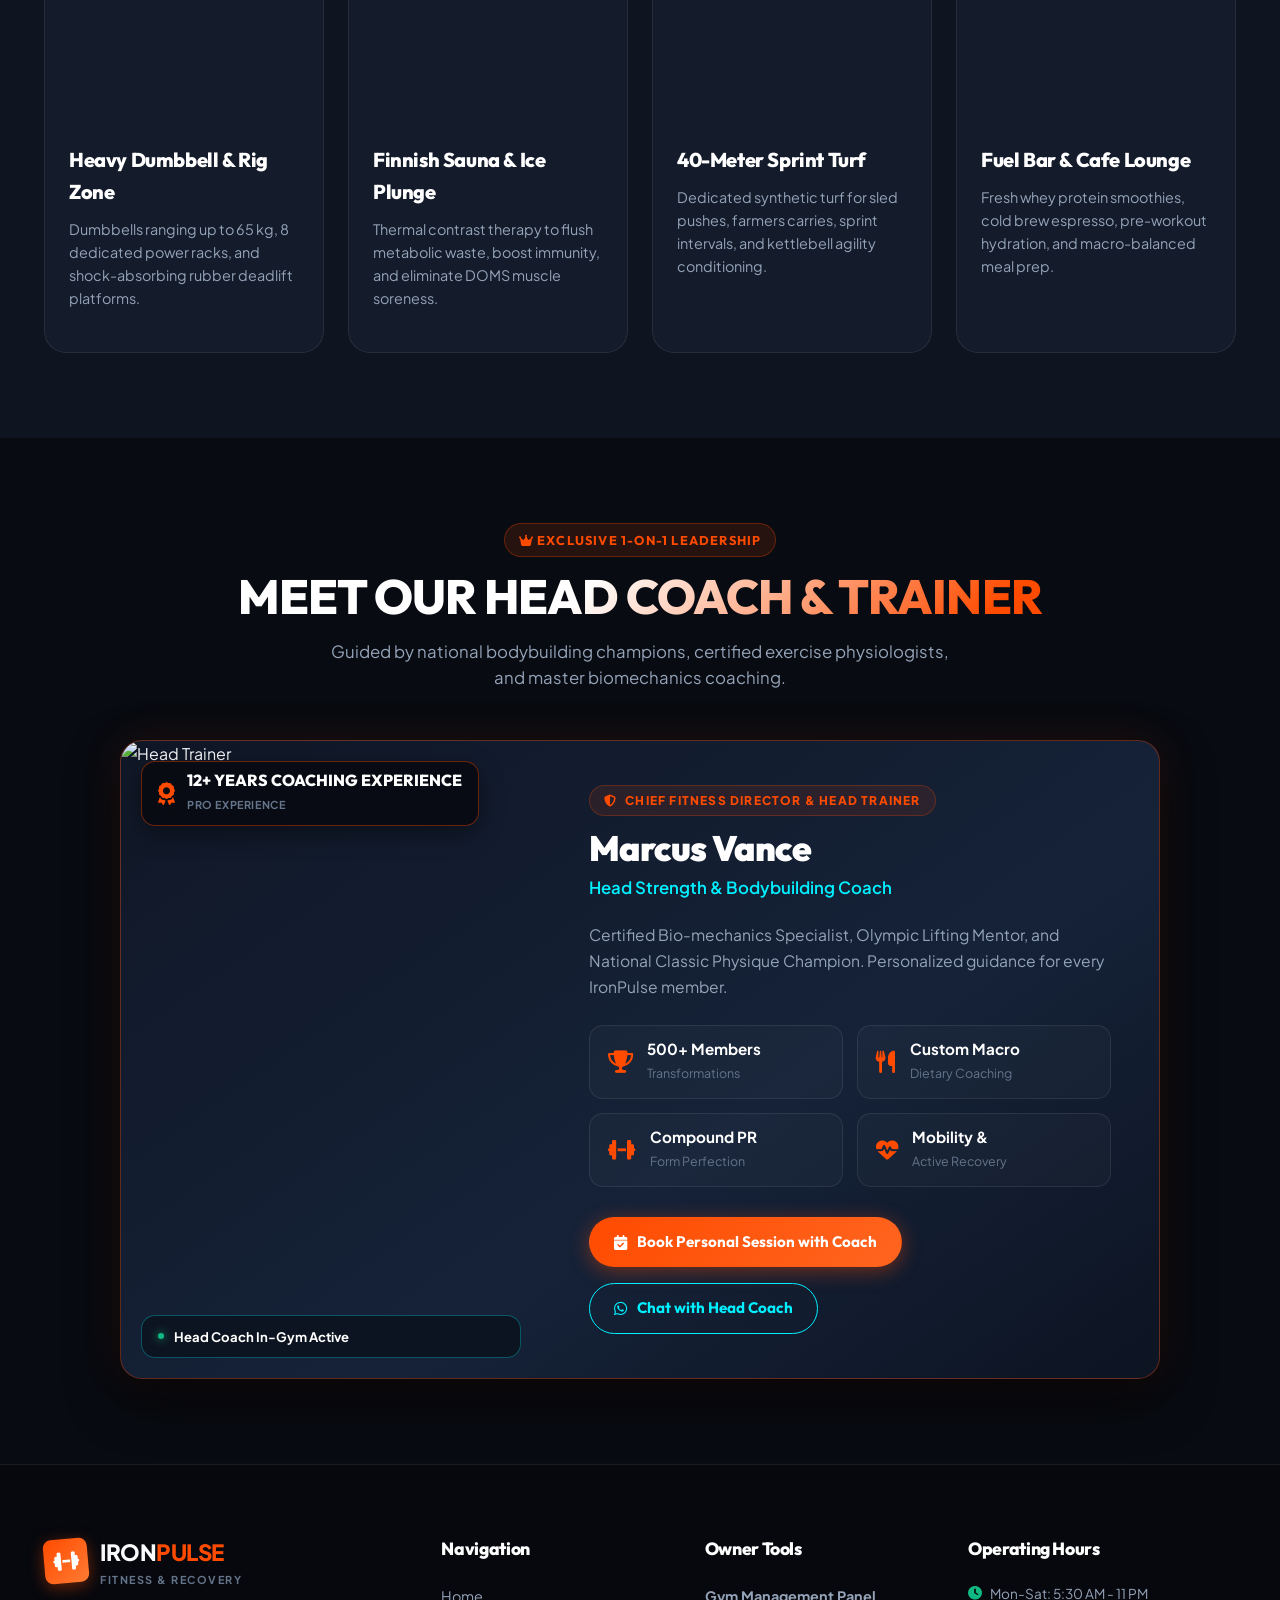
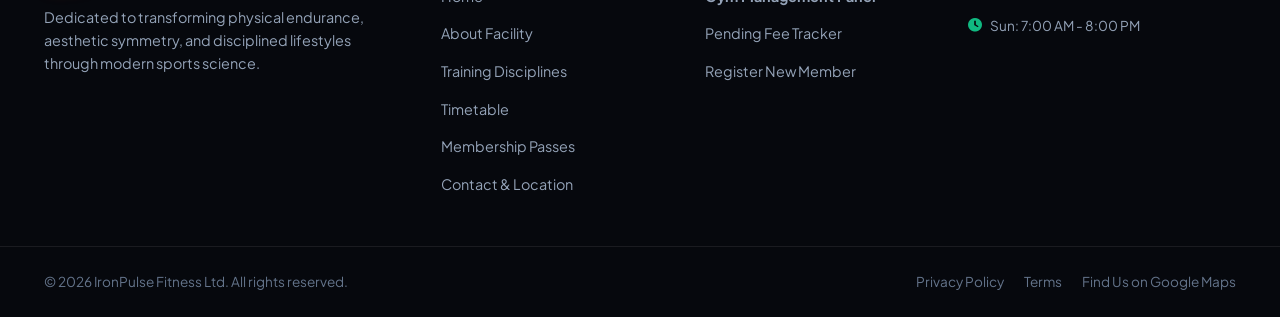
==== commit d8c2bd88: "feat(mobile): ultra-responsive mobile phone experience, zero-wobble layout, swipeable workout tabs, " ====
--- a/about.html
+++ b/about.html
@@ -53,13 +53,21 @@
         <a href="schedule.html" class="nav-item">Aaj Ye Krna H</a>
         <a href="pricing.html" class="nav-item">Memberships</a>
         <a href="contact.html" class="nav-item">Contact & Map</a>
+        <div class="mobile-nav-cta">
+          <a href="admin.html" class="btn btn-secondary-neon btn-block">
+            <i class="fa-solid fa-chart-pie"></i> Manage Gym Panel
+          </a>
+          <a href="pricing.html" class="btn btn-primary-glow btn-block mobile-join-drawer-btn">
+            <i class="fa-solid fa-bolt"></i> Join Membership Now
+          </a>
+        </div>
       </nav>
 
       <div class="nav-actions">
-        <a href="admin.html" class="btn btn-secondary-neon">
-          <i class="fa-solid fa-chart-pie"></i> Manage Gym
+        <a href="admin.html" class="btn btn-secondary-neon mobile-header-panel-btn">
+          <i class="fa-solid fa-chart-pie"></i> <span>Manage Gym</span>
         </a>
-        <a href="pricing.html" class="btn btn-primary-glow">
+        <a href="pricing.html" class="btn btn-primary-glow" id="headerJoinBtn">
           Join Now <i class="fa-solid fa-arrow-right"></i>
         </a>
         <button class="mobile-toggle" id="menuToggle" aria-label="Toggle navigation">
@@ -328,10 +336,10 @@
   <div class="mobile-bottom-bar">
     <div class="mobile-bottom-inner">
       <a href="tel:+919876543210" class="btn btn-secondary-neon mobile-bottom-btn">
-        <i class="fa-solid fa-phone"></i> Call
+        <i class="fa-solid fa-phone"></i> Call Gym
       </a>
-      <a href="contact.html" class="btn btn-outline-neon mobile-bottom-btn">
-        <i class="fa-solid fa-map-location-dot"></i> Map
+      <a href="schedule.html" class="btn btn-outline-neon mobile-bottom-btn">
+        <i class="fa-solid fa-fire"></i> Aaj Ka Plan
       </a>
       <a href="pricing.html" class="btn btn-primary-glow mobile-bottom-btn">
         <i class="fa-solid fa-bolt"></i> Join Now
--- a/css/style.css
+++ b/css/style.css
@@ -53,6 +53,8 @@
 html {
   scroll-behavior: smooth;
   font-size: 16px;
+  overflow-x: hidden;
+  width: 100%;
 }
 
 body {
@@ -61,6 +63,11 @@
   color: var(--text-main);
   line-height: 1.6;
   overflow-x: hidden;
+  width: 100%;
+  max-width: 100vw;
+  position: relative;
+  -webkit-font-smoothing: antialiased;
+  -moz-osx-font-smoothing: grayscale;
   background-image: 
     radial-gradient(circle at 10% 10%, rgba(255, 75, 0, 0.09) 0%, transparent 40%),
     radial-gradient(circle at 90% 45%, rgba(0, 240, 255, 0.06) 0%, transparent 45%),
@@ -2022,96 +2029,200 @@
   }
 }
 
-@media (max-width: 768px) {
-  /* Mobile Navigation Slide Down */
-  .nav-links {
-    display: none;
-    position: absolute;
-    top: 100%;
-    left: 0;
-    width: 100%;
-    background: #0B0E17;
-    flex-direction: column;
-    padding: 24px;
-    gap: 16px;
-    border-bottom: 2px solid var(--primary);
-    box-shadow: 0 15px 30px rgba(0, 0, 0, 0.8);
-  }
-  
-  .nav-links.open {
-    display: flex;
-  }
-  
-  .nav-item {
-    font-size: 1.1rem;
-    padding: 8px 0;
-  }
-  
-  .mobile-toggle {
-    display: block;
-  }
-  
-  .nav-actions .btn {
-    display: none; /* Shown in drawer or mobile bottom bar */
-  }
-  
-  .top-bar-content {
-    flex-direction: column;
-    text-align: center;
-  }
-  
-  .top-actions {
-    justify-content: center;
-    width: 100%;
-  }
-
-  .hero-section {
-    padding: 40px 0;
-  }
-  
-  .hero-title {
-    font-size: 2.2rem;
-  }
-
-  .hero-stats-grid {
-    grid-template-columns: repeat(2, 1fr);
-  }
-  
-  .programs-grid,
-  .trainers-grid,
-  .features-grid {
-    grid-template-columns: 1fr;
-  }
-  
-  .calc-wrapper {
-    padding: 24px;
-  }
-  
-  .form-row-2 {
-    grid-template-columns: 1fr;
-  }
-  
-  .footer-content {
-    grid-template-columns: 1fr;
-  }
-  
-  .map-iframe {
-    height: 320px;
-  }
-  
-  .map-overlay-badge {
-    position: static;
-    margin: 12px;
-  }
-  
-  /* Mobile Floating Bottom Bar */
-  .mobile-bottom-bar {
-    display: block;
-  }
-  
-  body {
-    padding-bottom: 70px; /* Space for bottom bar */
-  }
+/* ==========================================================================
+   AAJ YE KRNA H / TODAY'S WORKOUT PROTOCOL COMPONENT
+   ========================================================================== */
+.today-workout-card {
+  max-width: 920px;
+  margin: 0 auto;
+  padding: 36px;
+  background: linear-gradient(145deg, #101726 0%, #141f33 100%);
+  border: 1px solid var(--border-primary);
+  border-radius: var(--radius-lg);
+  box-shadow: var(--shadow-card), 0 0 30px rgba(255, 75, 0, 0.08);
+  transition: var(--transition);
+}
+
+.today-workout-card:hover {
+  border-color: var(--primary);
+  box-shadow: 0 16px 45px rgba(0, 0, 0, 0.6), 0 0 40px rgba(255, 75, 0, 0.16);
+}
+
+.workout-card-header {
+  display: flex;
+  align-items: center;
+  justify-content: space-between;
+  flex-wrap: wrap;
+  gap: 16px;
+  margin-bottom: 22px;
+  border-bottom: 1px solid var(--border);
+  padding-bottom: 20px;
+}
+
+.workout-header-left {
+  flex: 1;
+  min-width: 260px;
+}
+
+.workout-card-title {
+  font-size: 1.85rem;
+  text-transform: uppercase;
+  margin-top: 6px;
+  margin-bottom: 4px;
+  color: #FFFFFF;
+  line-height: 1.2;
+}
+
+.workout-card-focus {
+  font-size: 0.92rem;
+  color: var(--text-muted);
+}
+
+.workout-card-focus strong {
+  color: var(--secondary);
+}
+
+.workout-header-right {
+  text-align: right;
+  background: rgba(255, 75, 0, 0.08);
+  border: 1px solid rgba(255, 75, 0, 0.25);
+  padding: 10px 16px;
+  border-radius: var(--radius-md);
+}
+
+.intensity-label {
+  font-size: 0.72rem;
+  color: var(--text-dim);
+  text-transform: uppercase;
+  font-weight: 800;
+  letter-spacing: 0.8px;
+  display: block;
+}
+
+.intensity-value {
+  font-size: 1.1rem;
+  font-weight: 900;
+  color: var(--primary);
+  display: block;
+}
+
+.routine-breakdown-heading {
+  font-size: 1.05rem;
+  margin-bottom: 16px;
+  color: #FFFFFF;
+  display: flex;
+  align-items: center;
+  gap: 8px;
+}
+
+.routine-breakdown-heading i {
+  color: var(--primary);
+}
+
+.workout-exercises-list {
+  display: flex;
+  flex-direction: column;
+  gap: 12px;
+  margin-bottom: 26px;
+}
+
+.workout-item {
+  display: flex;
+  align-items: center;
+  justify-content: space-between;
+  background: rgba(255, 255, 255, 0.03);
+  border: 1px solid var(--border);
+  padding: 14px 20px;
+  border-radius: 14px;
+  transition: var(--transition);
+  gap: 14px;
+}
+
+.workout-item:hover {
+  background: rgba(255, 255, 255, 0.06);
+  border-color: rgba(255, 75, 0, 0.35);
+  transform: translateX(4px);
+}
+
+.workout-item-left {
+  display: flex;
+  align-items: center;
+  gap: 14px;
+  flex: 1;
+  min-width: 0;
+}
+
+.workout-num-badge {
+  width: 34px;
+  height: 34px;
+  border-radius: 50%;
+  background: rgba(255, 75, 0, 0.15);
+  color: var(--primary);
+  font-weight: 800;
+  font-size: 0.92rem;
+  display: flex;
+  align-items: center;
+  justify-content: center;
+  border: 1px solid rgba(255, 75, 0, 0.35);
+  flex-shrink: 0;
+}
+
+.workout-item-details {
+  min-width: 0;
+}
+
+.workout-name {
+  color: #FFFFFF;
+  font-size: 1.02rem;
+  display: block;
+  word-break: break-word;
+}
+
+.workout-sub {
+  font-size: 0.82rem;
+  color: var(--text-dim);
+  display: block;
+}
+
+.workout-pill-badge {
+  background: rgba(0, 240, 255, 0.1);
+  color: var(--secondary);
+  border: 1px solid rgba(0, 240, 255, 0.25);
+  padding: 6px 14px;
+  border-radius: 20px;
+  font-size: 0.8rem;
+  font-weight: 800;
+  letter-spacing: 0.5px;
+  white-space: nowrap;
+  display: inline-flex;
+  align-items: center;
+  gap: 6px;
+}
+
+.coach-tip-box {
+  background: rgba(0, 240, 255, 0.05);
+  border-left: 4px solid var(--secondary);
+  padding: 16px 20px;
+  border-radius: 8px;
+  display: flex;
+  align-items: center;
+  gap: 16px;
+}
+
+.coach-tip-box i {
+  font-size: 1.5rem;
+  color: var(--secondary);
+  flex-shrink: 0;
+}
+
+.coach-tip-box .tip-text {
+  font-size: 0.9rem;
+  color: var(--text-muted);
+  line-height: 1.55;
+}
+
+.coach-tip-box .tip-text strong {
+  color: #FFFFFF;
 }
 
 /* ==========================================================================
@@ -2307,17 +2418,652 @@
   flex-wrap: wrap;
 }
 
-@media (max-width: 900px) {
+/* Mobile Header Panel Button */
+.mobile-header-panel-btn {
+  display: inline-flex;
+  align-items: center;
+  gap: 6px;
+}
+
+.mobile-nav-cta {
+  display: none;
+}
+
+/* ==========================================================================
+   TABLET RESPONSIVENESS (max-width: 992px)
+   ========================================================================== */
+@media (max-width: 992px) {
   .single-trainer-showcase {
     grid-template-columns: 1fr;
   }
   .single-trainer-image-wrap {
-    min-height: 360px;
+    min-height: 380px;
   }
   .single-trainer-content {
-    padding: 30px 24px;
-  }
+    padding: 34px 28px;
+  }
+}
+
+/* ==========================================================================
+   MOBILE-FIRST PHONE OPTIMIZATION (max-width: 768px)
+   ========================================================================== */
+@media (max-width: 768px) {
+  /* Container Padding */
+  .container {
+    padding: 0 16px;
+  }
+
+  /* Header adjustments */
+  .header {
+    padding: 10px 0;
+  }
+
+  .brand-title, .brand-name {
+    font-size: 1.2rem;
+  }
+
+  .brand-sub {
+    font-size: 0.62rem;
+    letter-spacing: 0.8px;
+  }
+
+  .logo-icon {
+    width: 36px;
+    height: 36px;
+  }
+
+  .mobile-header-panel-btn {
+    display: inline-flex !important;
+    padding: 7px 12px;
+    font-size: 0.78rem;
+    border-radius: 9999px;
+  }
+
+  #headerJoinBtn {
+    display: none !important;
+  }
+
+  .mobile-toggle {
+    display: flex;
+    align-items: center;
+    justify-content: center;
+    width: 40px;
+    height: 40px;
+    background: rgba(255, 255, 255, 0.05);
+    border: 1px solid var(--border-light);
+    border-radius: 10px;
+    color: #FFFFFF;
+    font-size: 1.15rem;
+    cursor: pointer;
+  }
+
+  /* Mobile Navigation Slide Down Drawer */
+  .nav-links {
+    display: none;
+    position: absolute;
+    top: 100%;
+    left: 0;
+    width: 100%;
+    background: rgba(10, 14, 23, 0.98);
+    backdrop-filter: blur(24px);
+    -webkit-backdrop-filter: blur(24px);
+    flex-direction: column;
+    padding: 20px 16px 24px;
+    gap: 6px;
+    border-bottom: 2px solid var(--primary);
+    box-shadow: 0 25px 50px rgba(0, 0, 0, 0.9);
+    z-index: 1000;
+  }
+
+  .nav-links.open {
+    display: flex;
+    animation: mobileDrawerSlide 0.3s cubic-bezier(0.16, 1, 0.3, 1) forwards;
+  }
+
+  @keyframes mobileDrawerSlide {
+    from {
+      opacity: 0;
+      transform: translateY(-10px);
+    }
+    to {
+      opacity: 1;
+      transform: translateY(0);
+    }
+  }
+
+  .nav-item {
+    font-size: 1rem;
+    font-weight: 700;
+    padding: 12px 16px;
+    border-radius: 10px;
+    display: flex;
+    align-items: center;
+    gap: 10px;
+  }
+
+  .nav-item:active, .nav-item.active {
+    background: rgba(255, 75, 0, 0.12);
+    color: var(--primary);
+  }
+
+  .mobile-nav-cta {
+    display: flex;
+    flex-direction: column;
+    gap: 10px;
+    margin-top: 12px;
+    padding-top: 14px;
+    border-top: 1px solid var(--border);
+  }
+
+  /* Top Bar */
+  .top-bar-content {
+    flex-direction: column;
+    text-align: center;
+    gap: 6px;
+  }
+
+  .top-actions {
+    justify-content: center;
+    width: 100%;
+  }
+
+  /* Hero Section Mobile */
+  .hero-section {
+    padding: 24px 0 40px;
+  }
+
+  .hero-container {
+    grid-template-columns: 1fr;
+    gap: 32px;
+    text-align: center;
+  }
+
+  .hero-badge {
+    margin: 0 auto 16px;
+    font-size: 0.78rem;
+    padding: 6px 14px;
+  }
+
+  .hero-title {
+    font-size: clamp(2.1rem, 8vw, 2.7rem);
+    line-height: 1.12;
+    margin-bottom: 14px;
+  }
+
+  .hero-description {
+    font-size: 0.95rem;
+    line-height: 1.6;
+    margin: 0 auto 24px;
+    max-width: 100%;
+  }
+
+  .hero-buttons {
+    display: flex;
+    flex-direction: column;
+    width: 100%;
+    gap: 12px;
+    margin-bottom: 28px;
+  }
+
+  .hero-buttons .btn {
+    width: 100%;
+    padding: 14px 20px;
+    font-size: 0.98rem;
+    justify-content: center;
+  }
+
+  .hero-stats-grid {
+    grid-template-columns: repeat(2, 1fr);
+    gap: 12px;
+    padding-top: 20px;
+  }
+
+  .hero-stat-card {
+    background: rgba(255, 255, 255, 0.025);
+    border: 1px solid var(--border);
+    padding: 14px 10px;
+    border-radius: var(--radius-md);
+    text-align: center;
+  }
+
+  .stat-num {
+    font-size: 1.6rem;
+  }
+
+  .stat-label {
+    font-size: 0.72rem;
+  }
+
+  /* Hero Visual & Badges on Mobile (NO OVERFLOW) */
+  .hero-visual {
+    width: 100%;
+    overflow: hidden;
+    padding: 8px 0;
+  }
+
+  .hero-card-stack {
+    max-width: 340px;
+    width: 100%;
+    margin: 0 auto;
+    position: relative;
+  }
+
+  .hero-image-box {
+    height: 380px;
+    border-radius: 20px;
+  }
+
+  .floating-badge {
+    padding: 8px 12px;
+    border-radius: 12px;
+    animation: none;
+  }
+
+  .floating-badge .icon-wrap {
+    width: 32px;
+    height: 32px;
+    font-size: 0.9rem;
+  }
+
+  .badge-title {
+    font-size: 0.65rem;
+  }
+
+  .badge-val {
+    font-size: 0.88rem;
+  }
+
+  .badge-heart {
+    top: 14px;
+    left: 10px;
+  }
+
+  .badge-calories {
+    top: 80px;
+    right: 10px;
+  }
+
+  .floating-card-coach {
+    left: 10px;
+    right: 10px;
+    bottom: 12px;
+    padding: 10px 14px;
+    gap: 10px;
+  }
+
+  .coach-avatar {
+    width: 38px;
+    height: 38px;
+  }
+
+  .coach-name {
+    font-size: 0.85rem;
+  }
+
+  .coach-role {
+    font-size: 0.72rem;
+  }
+
+  /* "AAJ YE KRNA H" Mobile Swiper Chips */
+  .schedule-tabs {
+    display: flex;
+    overflow-x: auto;
+    white-space: nowrap;
+    -webkit-overflow-scrolling: touch;
+    scrollbar-width: none;
+    gap: 8px;
+    padding: 4px 2px 14px;
+    margin-bottom: 20px;
+  }
+
+  .schedule-tabs::-webkit-scrollbar {
+    display: none;
+  }
+
+  .schedule-tabs .tab-btn {
+    flex: 0 0 auto;
+    padding: 9px 18px;
+    font-size: 0.85rem;
+    font-weight: 700;
+    border-radius: 9999px;
+  }
+
+  .today-workout-card {
+    padding: 22px 16px;
+    border-radius: 18px;
+  }
+
+  .workout-card-header {
+    flex-direction: column;
+    align-items: flex-start;
+    gap: 14px;
+    text-align: left;
+  }
+
+  .workout-card-title {
+    font-size: 1.4rem;
+  }
+
+  .workout-header-right {
+    width: 100%;
+    display: flex;
+    align-items: center;
+    justify-content: space-between;
+    text-align: left;
+    padding: 8px 14px;
+  }
+
+  .intensity-value {
+    font-size: 0.95rem;
+  }
+
+  .workout-item {
+    flex-direction: column;
+    align-items: flex-start;
+    padding: 14px 16px;
+    gap: 10px;
+  }
+
+  .workout-item-left {
+    width: 100%;
+    gap: 12px;
+  }
+
+  .workout-item-right {
+    width: 100%;
+    display: flex;
+    justify-content: flex-end;
+  }
+
+  .workout-pill-badge {
+    font-size: 0.74rem;
+    padding: 4px 10px;
+  }
+
+  .coach-tip-box {
+    padding: 12px 14px;
+    gap: 12px;
+    border-radius: 8px;
+  }
+
+  .coach-tip-box i {
+    font-size: 1.25rem;
+  }
+
+  .coach-tip-box .tip-text {
+    font-size: 0.82rem;
+  }
+
+  /* Single Head Trainer Card Mobile */
+  .single-trainer-showcase {
+    grid-template-columns: 1fr;
+    border-radius: 20px;
+  }
+
+  .single-trainer-image-wrap {
+    height: 350px;
+    min-height: 350px;
+  }
+
+  .single-trainer-badge-exp {
+    top: 14px;
+    left: 14px;
+    padding: 8px 12px;
+    gap: 10px;
+  }
+
+  .single-trainer-badge-exp .badge-num {
+    font-size: 0.88rem;
+  }
+
+  .single-trainer-badge-specialty {
+    bottom: 14px;
+    left: 14px;
+    right: 14px;
+    padding: 8px 12px;
+    font-size: 0.78rem;
+  }
+
+  .single-trainer-content {
+    padding: 24px 18px;
+  }
+
+  .single-trainer-title {
+    font-size: 1.7rem;
+  }
+
+  .single-trainer-role {
+    font-size: 0.92rem;
+  }
+
+  .single-trainer-bio {
+    font-size: 0.9rem;
+    margin-bottom: 20px;
+  }
+
+  .trainer-highlights-grid {
+    grid-template-columns: 1fr 1fr;
+    gap: 10px;
+    margin-bottom: 22px;
+  }
+
+  .highlight-item {
+    padding: 10px 12px;
+    gap: 10px;
+  }
+
+  .highlight-item strong {
+    font-size: 0.82rem;
+  }
+
+  .highlight-item span {
+    font-size: 0.7rem;
+  }
+
+  .single-trainer-actions {
+    display: flex;
+    flex-direction: column;
+    width: 100%;
+    gap: 10px;
+  }
+
+  .single-trainer-actions .btn {
+    width: 100%;
+    padding: 13px 18px;
+    font-size: 0.92rem;
+    justify-content: center;
+  }
+
+  /* Pricing Cards Mobile */
+  .pricing-grid {
+    grid-template-columns: 1fr;
+    max-width: 100%;
+    gap: 20px;
+  }
+
+  .price-card {
+    padding: 26px 20px;
+    border-radius: 20px;
+  }
+
+  .price-figure .amount {
+    font-size: 2.5rem;
+  }
+
+  .price-footer .btn {
+    width: 100%;
+    padding: 14px 20px;
+  }
+
+  /* BMI Calculator Mobile */
+  .calc-wrapper {
+    padding: 22px 16px;
+    border-radius: 20px;
+  }
+
+  .form-row-2 {
+    grid-template-columns: 1fr;
+    gap: 12px;
+  }
+
+  /* Programs & Grid Elements Mobile */
+  .programs-grid,
+  .trainers-grid,
+  .features-grid {
+    grid-template-columns: 1fr;
+  }
+
+  /* Google Map Mobile */
+  .map-iframe {
+    height: 280px;
+  }
+
+  .map-overlay-badge {
+    position: static;
+    margin: 12px 0 0;
+    width: 100%;
+  }
+
+  /* Admin Teaser Banner Mobile */
+  .admin-teaser-card {
+    padding: 26px 20px;
+    border-radius: 20px;
+    gap: 20px;
+    flex-direction: column;
+    text-align: center;
+  }
+
+  .teaser-left {
+    flex-direction: column;
+    gap: 14px;
+    text-align: center;
+  }
+
+  .teaser-icon {
+    width: 56px;
+    height: 56px;
+    font-size: 1.5rem;
+    margin: 0 auto;
+  }
+
+  .teaser-title {
+    font-size: 1.35rem;
+  }
+
+  .teaser-right {
+    width: 100%;
+  }
+
+  .teaser-right .btn {
+    width: 100%;
+    justify-content: center;
+  }
+
+  /* Footer Mobile */
+  .footer-content {
+    grid-template-columns: 1fr;
+    gap: 30px;
+  }
+
+  /* Modal on Mobile */
+  .modal-overlay {
+    padding: 14px;
+  }
+
+  .modal-container {
+    width: 100%;
+    max-width: 100%;
+    padding: 24px 18px;
+    border-radius: 20px;
+    max-height: 92vh;
+  }
+
+  /* Floating Bottom Bar Mobile (Native iOS/Android App feel) */
+  .mobile-bottom-bar {
+    display: block !important;
+    position: fixed;
+    bottom: 0;
+    left: 0;
+    right: 0;
+    background: rgba(8, 11, 17, 0.95);
+    backdrop-filter: blur(20px);
+    -webkit-backdrop-filter: blur(20px);
+    border-top: 1px solid rgba(255, 75, 0, 0.35);
+    padding: 10px 12px max(12px, env(safe-area-inset-bottom));
+    z-index: 1500;
+    box-shadow: 0 -8px 30px rgba(0, 0, 0, 0.8);
+  }
+
+  .mobile-bottom-inner {
+    display: flex;
+    align-items: center;
+    gap: 8px;
+  }
+
+  .mobile-bottom-btn {
+    flex: 1;
+    padding: 11px 8px;
+    font-size: 0.82rem;
+    font-weight: 800;
+    border-radius: 10px;
+    display: flex;
+    align-items: center;
+    justify-content: center;
+    gap: 6px;
+    text-align: center;
+  }
+
+  .mobile-bottom-btn:active {
+    transform: scale(0.96);
+  }
+
+  body {
+    padding-bottom: 84px !important;
+  }
+}
+
+/* ==========================================================================
+   EXTRA SMALL PHONES (max-width: 480px, e.g. iPhone SE, compact devices)
+   ========================================================================== */
+@media (max-width: 480px) {
+  .hero-title {
+    font-size: 2.05rem;
+  }
+
+  .hero-image-box {
+    height: 330px;
+  }
+
+  .badge-heart {
+    top: 10px;
+    left: 8px;
+  }
+
+  .badge-calories {
+    top: 75px;
+    right: 8px;
+  }
+
   .trainer-highlights-grid {
     grid-template-columns: 1fr;
   }
-}
+
+  .single-trainer-image-wrap {
+    height: 310px;
+    min-height: 310px;
+  }
+
+  .section-title {
+    font-size: 1.8rem;
+  }
+
+  .price-figure .amount {
+    font-size: 2.2rem;
+  }
+
+  .hero-stats-grid {
+    grid-template-columns: 1fr 1fr;
+    gap: 8px;
+  }
+}
+
